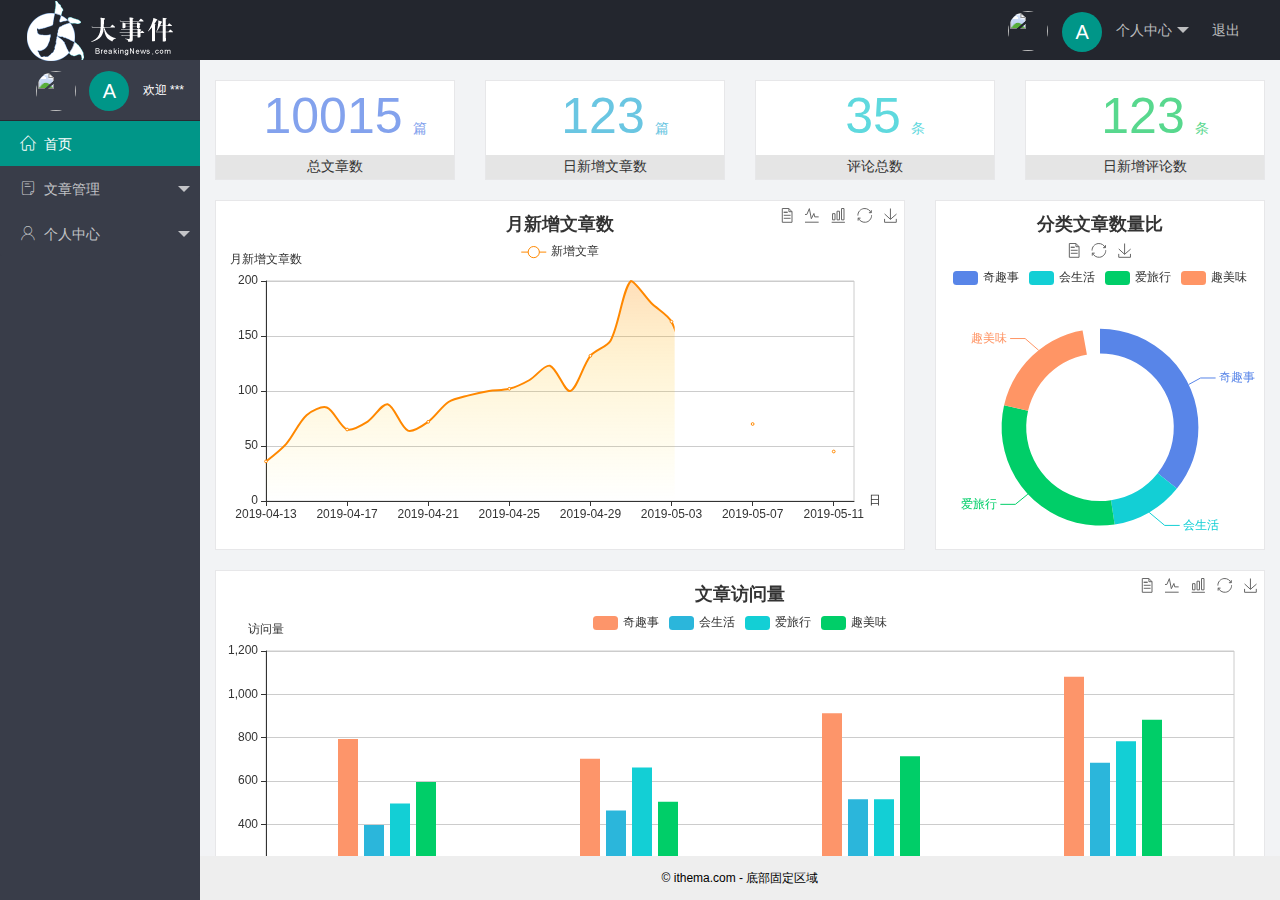
==== index.html @ 178a962e "完成了index.html页面" ====
<!DOCTYPE html>
<html lang="en">

<head>
    <meta charset="UTF-8" />
    <meta name="viewport" content="width=device-width, initial-scale=1.0" />
    <title>后台主页</title>
    <!-- 导入 layui 的样式表 -->
    <link rel="stylesheet" href="/assets/lib/layui/css/layui.css" />
    <link rel="stylesheet" href="assets/fonts/iconfont.css">
    <link rel="stylesheet" href="assets/css/index.css">
</head>

<body class="layui-layout-body">
    <div class="layui-layout layui-layout-admin">
        <div class="layui-header">
            <div class="layui-logo">
                <img src="/assets/images/logo.png" alt="" />
            </div>
            <!-- 头部区域（可配合layui已有的水平导航） -->
            <ul class="layui-nav layui-layout-right">
                <li class="layui-nav-item">
                    <a href="javascript:;">
                        <img src="http://t.cn/RCzsdCq" class="layui-nav-img" />
                        <span class="text-avatar">A</span>
                        个人中心
                    </a>
                    <dl class="layui-nav-child">
                        <dd><a href="">基本资料</a></dd>
                        <dd><a href="">更换头像</a></dd>
                        <dd><a href=""> 重置密码</a></dd>
                    </dl>
                </li>
                <li class="layui-nav-item">
                    <a href="" id="btnLogout">退出</a>
                </li>
            </ul>
        </div>

        <div class="layui-side layui-bg-black">
            <div class="layui-side-scroll">
                <!-- 左侧导航区域（可配合layui已有的垂直导航） -->
                <div class="userinfo">
                    <li class="layui-nav-item">
                        <a href="javascript:;">
                            <img src="http://t.cn/RCzsdCq" class="layui-nav-img" />
                            <span class="text-avatar">A</span>
                            <span id="welcome" style="color: #fff;">欢迎 ***</span>
                        </a>
                    </li>
                </div>
                <ul class="layui-nav layui-nav-tree" lay-filter="test" lay-shrink="all">

                    <li class="layui-nav-item layui-this">
                        <a href="home/dashboard.html" target="fm"><span class="iconfont icon-home"></span>首页</a>
                    </li>

                    <li class="layui-nav-item ">
                        <a class="" href="javascript:;"><span class="iconfont icon-16"></span>文章管理</a>
                        <dl class="layui-nav-child">
                            <dd><a href="javascript:;"> <i class="layui-icon layui-icon-app"></i>文章列表</a></dd>
                            <dd><a href="javascript:;"> <i class="layui-icon layui-icon-app"></i>文章类别</a></dd>
                            <dd><a href="javascript:;"> <i class="layui-icon layui-icon-app"></i>发布文章</a></dd>
                        </dl>
                    </li>
                    <li class="layui-nav-item">
                        <a href="javascript:;"><span class="iconfont icon-user"></span>个人中心</a>
                        <dl class="layui-nav-child">
                            <dd><a href="javascript:;"> <i class="layui-icon layui-icon-app"></i>基本资料</a></dd>
                            <dd><a href="javascript:;"> <i class="layui-icon layui-icon-app"></i>更换头像</a></dd>
                            <dd><a href="javascript:;"> <i class="layui-icon layui-icon-app"></i>重置密码</a></dd>
                        </dl>
                    </li>

                </ul>
            </div>
        </div>

        <div class="layui-body" style="overflow:hidden">
            <!-- 内容主体区域 -->
            <iframe name="fm" src="home/dashboard.html" frameborder="0" style="  width: 100%;height: 100%;"></iframe>
        </div>

        <div class="layui-footer">
            <!-- 底部固定区域 -->
            © ithema.com - 底部固定区域
        </div>
    </div>
    <script src="assets/lib/jquery.js"></script>
    <!-- 导入baseAPI.js -->
    <script src="assets/js/baseAPI.js"></script>
    <!-- 导入 layui 的JS文件 -->
    <script src="/assets/lib/layui/layui.all.js"></script>
    <!-- 导入自己的js文件 -->
    <script src="assets/js/index.js"></script>
</body>

</html>
---- assets/lib/layui/css/layui.css ----
/** layui-v2.5.5 MIT License By https://www.layui.com */
 .layui-inline,img{display:inline-block;vertical-align:middle}h1,h2,h3,h4,h5,h6{font-weight:400}.layui-edge,.layui-header,.layui-inline,.layui-main{position:relative}.layui-body,.layui-edge,.layui-elip{overflow:hidden}.layui-btn,.layui-edge,.layui-inline,img{vertical-align:middle}.layui-btn,.layui-disabled,.layui-icon,.layui-unselect{-moz-user-select:none;-webkit-user-select:none;-ms-user-select:none}.layui-elip,.layui-form-checkbox span,.layui-form-pane .layui-form-label{text-overflow:ellipsis;white-space:nowrap}.layui-breadcrumb,.layui-tree-btnGroup{visibility:hidden}blockquote,body,button,dd,div,dl,dt,form,h1,h2,h3,h4,h5,h6,input,li,ol,p,pre,td,textarea,th,ul{margin:0;padding:0;-webkit-tap-highlight-color:rgba(0,0,0,0)}a:active,a:hover{outline:0}img{border:none}li{list-style:none}table{border-collapse:collapse;border-spacing:0}h4,h5,h6{font-size:100%}button,input,optgroup,option,select,textarea{font-family:inherit;font-size:inherit;font-style:inherit;font-weight:inherit;outline:0}pre{white-space:pre-wrap;white-space:-moz-pre-wrap;white-space:-pre-wrap;white-space:-o-pre-wrap;word-wrap:break-word}body{line-height:24px;font:14px Helvetica Neue,Helvetica,PingFang SC,Tahoma,Arial,sans-serif}hr{height:1px;margin:10px 0;border:0;clear:both}a{color:#333;text-decoration:none}a:hover{color:#777}a cite{font-style:normal;*cursor:pointer}.layui-border-box,.layui-border-box *{box-sizing:border-box}.layui-box,.layui-box *{box-sizing:content-box}.layui-clear{clear:both;*zoom:1}.layui-clear:after{content:'\20';clear:both;*zoom:1;display:block;height:0}.layui-inline{*display:inline;*zoom:1}.layui-edge{display:inline-block;width:0;height:0;border-width:6px;border-style:dashed;border-color:transparent}.layui-edge-top{top:-4px;border-bottom-color:#999;border-bottom-style:solid}.layui-edge-right{border-left-color:#999;border-left-style:solid}.layui-edge-bottom{top:2px;border-top-color:#999;border-top-style:solid}.layui-edge-left{border-right-color:#999;border-right-style:solid}.layui-disabled,.layui-disabled:hover{color:#d2d2d2!important;cursor:not-allowed!important}.layui-circle{border-radius:100%}.layui-show{display:block!important}.layui-hide{display:none!important}@font-face{font-family:layui-icon;src:url(../font/iconfont.eot?v=250);src:url(../font/iconfont.eot?v=250#iefix) format('embedded-opentype'),url(../font/iconfont.woff2?v=250) format('woff2'),url(../font/iconfont.woff?v=250) format('woff'),url(../font/iconfont.ttf?v=250) format('truetype'),url(../font/iconfont.svg?v=250#layui-icon) format('svg')}.layui-icon{font-family:layui-icon!important;font-size:16px;font-style:normal;-webkit-font-smoothing:antialiased;-moz-osx-font-smoothing:grayscale}.layui-icon-reply-fill:before{content:"\e611"}.layui-icon-set-fill:before{content:"\e614"}.layui-icon-menu-fill:before{content:"\e60f"}.layui-icon-search:before{content:"\e615"}.layui-icon-share:before{content:"\e641"}.layui-icon-set-sm:before{content:"\e620"}.layui-icon-engine:before{content:"\e628"}.layui-icon-close:before{content:"\1006"}.layui-icon-close-fill:before{content:"\1007"}.layui-icon-chart-screen:before{content:"\e629"}.layui-icon-star:before{content:"\e600"}.layui-icon-circle-dot:before{content:"\e617"}.layui-icon-chat:before{content:"\e606"}.layui-icon-release:before{content:"\e609"}.layui-icon-list:before{content:"\e60a"}.layui-icon-chart:before{content:"\e62c"}.layui-icon-ok-circle:before{content:"\1005"}.layui-icon-layim-theme:before{content:"\e61b"}.layui-icon-table:before{content:"\e62d"}.layui-icon-right:before{content:"\e602"}.layui-icon-left:before{content:"\e603"}.layui-icon-cart-simple:before{content:"\e698"}.layui-icon-face-cry:before{content:"\e69c"}.layui-icon-face-smile:before{content:"\e6af"}.layui-icon-survey:before{content:"\e6b2"}.layui-icon-tree:before{content:"\e62e"}.layui-icon-upload-circle:before{content:"\e62f"}.layui-icon-add-circle:before{content:"\e61f"}.layui-icon-download-circle:before{content:"\e601"}.layui-icon-templeate-1:before{content:"\e630"}.layui-icon-util:before{content:"\e631"}.layui-icon-face-surprised:before{content:"\e664"}.layui-icon-edit:before{content:"\e642"}.layui-icon-speaker:before{content:"\e645"}.layui-icon-down:before{content:"\e61a"}.layui-icon-file:before{content:"\e621"}.layui-icon-layouts:before{content:"\e632"}.layui-icon-rate-half:before{content:"\e6c9"}.layui-icon-add-circle-fine:before{content:"\e608"}.layui-icon-prev-circle:before{content:"\e633"}.layui-icon-read:before{content:"\e705"}.layui-icon-404:before{content:"\e61c"}.layui-icon-carousel:before{content:"\e634"}.layui-icon-help:before{content:"\e607"}.layui-icon-code-circle:before{content:"\e635"}.layui-icon-water:before{content:"\e636"}.layui-icon-username:before{content:"\e66f"}.layui-icon-find-fill:before{content:"\e670"}.layui-icon-about:before{content:"\e60b"}.layui-icon-location:before{content:"\e715"}.layui-icon-up:before{content:"\e619"}.layui-icon-pause:before{content:"\e651"}.layui-icon-date:before{content:"\e637"}.layui-icon-layim-uploadfile:before{content:"\e61d"}.layui-icon-delete:before{content:"\e640"}.layui-icon-play:before{content:"\e652"}.layui-icon-top:before{content:"\e604"}.layui-icon-friends:before{content:"\e612"}.layui-icon-refresh-3:before{content:"\e9aa"}.layui-icon-ok:before{content:"\e605"}.layui-icon-layer:before{content:"\e638"}.layui-icon-face-smile-fine:before{content:"\e60c"}.layui-icon-dollar:before{content:"\e659"}.layui-icon-group:before{content:"\e613"}.layui-icon-layim-download:before{content:"\e61e"}.layui-icon-picture-fine:before{content:"\e60d"}.layui-icon-link:before{content:"\e64c"}.layui-icon-diamond:before{content:"\e735"}.layui-icon-log:before{content:"\e60e"}.layui-icon-rate-solid:before{content:"\e67a"}.layui-icon-fonts-del:before{content:"\e64f"}.layui-icon-unlink:before{content:"\e64d"}.layui-icon-fonts-clear:before{content:"\e639"}.layui-icon-triangle-r:before{content:"\e623"}.layui-icon-circle:before{content:"\e63f"}.layui-icon-radio:before{content:"\e643"}.layui-icon-align-center:before{content:"\e647"}.layui-icon-align-right:before{content:"\e648"}.layui-icon-align-left:before{content:"\e649"}.layui-icon-loading-1:before{content:"\e63e"}.layui-icon-return:before{content:"\e65c"}.layui-icon-fonts-strong:before{content:"\e62b"}.layui-icon-upload:before{content:"\e67c"}.layui-icon-dialogue:before{content:"\e63a"}.layui-icon-video:before{content:"\e6ed"}.layui-icon-headset:before{content:"\e6fc"}.layui-icon-cellphone-fine:before{content:"\e63b"}.layui-icon-add-1:before{content:"\e654"}.layui-icon-face-smile-b:before{content:"\e650"}.layui-icon-fonts-html:before{content:"\e64b"}.layui-icon-form:before{content:"\e63c"}.layui-icon-cart:before{content:"\e657"}.layui-icon-camera-fill:before{content:"\e65d"}.layui-icon-tabs:before{content:"\e62a"}.layui-icon-fonts-code:before{content:"\e64e"}.layui-icon-fire:before{content:"\e756"}.layui-icon-set:before{content:"\e716"}.layui-icon-fonts-u:before{content:"\e646"}.layui-icon-triangle-d:before{content:"\e625"}.layui-icon-tips:before{content:"\e702"}.layui-icon-picture:before{content:"\e64a"}.layui-icon-more-vertical:before{content:"\e671"}.layui-icon-flag:before{content:"\e66c"}.layui-icon-loading:before{content:"\e63d"}.layui-icon-fonts-i:before{content:"\e644"}.layui-icon-refresh-1:before{content:"\e666"}.layui-icon-rmb:before{content:"\e65e"}.layui-icon-home:before{content:"\e68e"}.layui-icon-user:before{content:"\e770"}.layui-icon-notice:before{content:"\e667"}.layui-icon-login-weibo:before{content:"\e675"}.layui-icon-voice:before{content:"\e688"}.layui-icon-upload-drag:before{content:"\e681"}.layui-icon-login-qq:before{content:"\e676"}.layui-icon-snowflake:before{content:"\e6b1"}.layui-icon-file-b:before{content:"\e655"}.layui-icon-template:before{content:"\e663"}.layui-icon-auz:before{content:"\e672"}.layui-icon-console:before{content:"\e665"}.layui-icon-app:before{content:"\e653"}.layui-icon-prev:before{content:"\e65a"}.layui-icon-website:before{content:"\e7ae"}.layui-icon-next:before{content:"\e65b"}.layui-icon-component:before{content:"\e857"}.layui-icon-more:before{content:"\e65f"}.layui-icon-login-wechat:before{content:"\e677"}.layui-icon-shrink-right:before{content:"\e668"}.layui-icon-spread-left:before{content:"\e66b"}.layui-icon-camera:before{content:"\e660"}.layui-icon-note:before{content:"\e66e"}.layui-icon-refresh:before{content:"\e669"}.layui-icon-female:before{content:"\e661"}.layui-icon-male:before{content:"\e662"}.layui-icon-password:before{content:"\e673"}.layui-icon-senior:before{content:"\e674"}.layui-icon-theme:before{content:"\e66a"}.layui-icon-tread:before{content:"\e6c5"}.layui-icon-praise:before{content:"\e6c6"}.layui-icon-star-fill:before{content:"\e658"}.layui-icon-rate:before{content:"\e67b"}.layui-icon-template-1:before{content:"\e656"}.layui-icon-vercode:before{content:"\e679"}.layui-icon-cellphone:before{content:"\e678"}.layui-icon-screen-full:before{content:"\e622"}.layui-icon-screen-restore:before{content:"\e758"}.layui-icon-cols:before{content:"\e610"}.layui-icon-export:before{content:"\e67d"}.layui-icon-print:before{content:"\e66d"}.layui-icon-slider:before{content:"\e714"}.layui-icon-addition:before{content:"\e624"}.layui-icon-subtraction:before{content:"\e67e"}.layui-icon-service:before{content:"\e626"}.layui-icon-transfer:before{content:"\e691"}.layui-main{width:1140px;margin:0 auto}.layui-header{z-index:1000;height:60px}.layui-header a:hover{transition:all .5s;-webkit-transition:all .5s}.layui-side{position:fixed;left:0;top:0;bottom:0;z-index:999;width:200px;overflow-x:hidden}.layui-side-scroll{position:relative;width:220px;height:100%;overflow-x:hidden}.layui-body{position:absolute;left:200px;right:0;top:0;bottom:0;z-index:998;width:auto;overflow-y:auto;box-sizing:border-box}.layui-layout-body{overflow:hidden}.layui-layout-admin .layui-header{background-color:#23262E}.layui-layout-admin .layui-side{top:60px;width:200px;overflow-x:hidden}.layui-layout-admin .layui-body{position:fixed;top:60px;bottom:44px}.layui-layout-admin .layui-main{width:auto;margin:0 15px}.layui-layout-admin .layui-footer{position:fixed;left:200px;right:0;bottom:0;height:44px;line-height:44px;padding:0 15px;background-color:#eee}.layui-layout-admin .layui-logo{position:absolute;left:0;top:0;width:200px;height:100%;line-height:60px;text-align:center;color:#009688;font-size:16px}.layui-layout-admin .layui-header .layui-nav{background:0 0}.layui-layout-left{position:absolute!important;left:200px;top:0}.layui-layout-right{position:absolute!important;right:0;top:0}.layui-container{position:relative;margin:0 auto;padding:0 15px;box-sizing:border-box}.layui-fluid{position:relative;margin:0 auto;padding:0 15px}.layui-row:after,.layui-row:before{content:'';display:block;clear:both}.layui-col-lg1,.layui-col-lg10,.layui-col-lg11,.layui-col-lg12,.layui-col-lg2,.layui-col-lg3,.layui-col-lg4,.layui-col-lg5,.layui-col-lg6,.layui-col-lg7,.layui-col-lg8,.layui-col-lg9,.layui-col-md1,.layui-col-md10,.layui-col-md11,.layui-col-md12,.layui-col-md2,.layui-col-md3,.layui-col-md4,.layui-col-md5,.layui-col-md6,.layui-col-md7,.layui-col-md8,.layui-col-md9,.layui-col-sm1,.layui-col-sm10,.layui-col-sm11,.layui-col-sm12,.layui-col-sm2,.layui-col-sm3,.layui-col-sm4,.layui-col-sm5,.layui-col-sm6,.layui-col-sm7,.layui-col-sm8,.layui-col-sm9,.layui-col-xs1,.layui-col-xs10,.layui-col-xs11,.layui-col-xs12,.layui-col-xs2,.layui-col-xs3,.layui-col-xs4,.layui-col-xs5,.layui-col-xs6,.layui-col-xs7,.layui-col-xs8,.layui-col-xs9{position:relative;display:block;box-sizing:border-box}.layui-col-xs1,.layui-col-xs10,.layui-col-xs11,.layui-col-xs12,.layui-col-xs2,.layui-col-xs3,.layui-col-xs4,.layui-col-xs5,.layui-col-xs6,.layui-col-xs7,.layui-col-xs8,.layui-col-xs9{float:left}.layui-col-xs1{width:8.33333333%}.layui-col-xs2{width:16.66666667%}.layui-col-xs3{width:25%}.layui-col-xs4{width:33.33333333%}.layui-col-xs5{width:41.66666667%}.layui-col-xs6{width:50%}.layui-col-xs7{width:58.33333333%}.layui-col-xs8{width:66.66666667%}.layui-col-xs9{width:75%}.layui-col-xs10{width:83.33333333%}.layui-col-xs11{width:91.66666667%}.layui-col-xs12{width:100%}.layui-col-xs-offset1{margin-left:8.33333333%}.layui-col-xs-offset2{margin-left:16.66666667%}.layui-col-xs-offset3{margin-left:25%}.layui-col-xs-offset4{margin-left:33.33333333%}.layui-col-xs-offset5{margin-left:41.66666667%}.layui-col-xs-offset6{margin-left:50%}.layui-col-xs-offset7{margin-left:58.33333333%}.layui-col-xs-offset8{margin-left:66.66666667%}.layui-col-xs-offset9{margin-left:75%}.layui-col-xs-offset10{margin-left:83.33333333%}.layui-col-xs-offset11{margin-left:91.66666667%}.layui-col-xs-offset12{margin-left:100%}@media screen and (max-width:768px){.layui-hide-xs{display:none!important}.layui-show-xs-block{display:block!important}.layui-show-xs-inline{display:inline!important}.layui-show-xs-inline-block{display:inline-block!important}}@media screen and (min-width:768px){.layui-container{width:750px}.layui-hide-sm{display:none!important}.layui-show-sm-block{display:block!important}.layui-show-sm-inline{display:inline!important}.layui-show-sm-inline-block{display:inline-block!important}.layui-col-sm1,.layui-col-sm10,.layui-col-sm11,.layui-col-sm12,.layui-col-sm2,.layui-col-sm3,.layui-col-sm4,.layui-col-sm5,.layui-col-sm6,.layui-col-sm7,.layui-col-sm8,.layui-col-sm9{float:left}.layui-col-sm1{width:8.33333333%}.layui-col-sm2{width:16.66666667%}.layui-col-sm3{width:25%}.layui-col-sm4{width:33.33333333%}.layui-col-sm5{width:41.66666667%}.layui-col-sm6{width:50%}.layui-col-sm7{width:58.33333333%}.layui-col-sm8{width:66.66666667%}.layui-col-sm9{width:75%}.layui-col-sm10{width:83.33333333%}.layui-col-sm11{width:91.66666667%}.layui-col-sm12{width:100%}.layui-col-sm-offset1{margin-left:8.33333333%}.layui-col-sm-offset2{margin-left:16.66666667%}.layui-col-sm-offset3{margin-left:25%}.layui-col-sm-offset4{margin-left:33.33333333%}.layui-col-sm-offset5{margin-left:41.66666667%}.layui-col-sm-offset6{margin-left:50%}.layui-col-sm-offset7{margin-left:58.33333333%}.layui-col-sm-offset8{margin-left:66.66666667%}.layui-col-sm-offset9{margin-left:75%}.layui-col-sm-offset10{margin-left:83.33333333%}.layui-col-sm-offset11{margin-left:91.66666667%}.layui-col-sm-offset12{margin-left:100%}}@media screen and (min-width:992px){.layui-container{width:970px}.layui-hide-md{display:none!important}.layui-show-md-block{display:block!important}.layui-show-md-inline{display:inline!important}.layui-show-md-inline-block{display:inline-block!important}.layui-col-md1,.layui-col-md10,.layui-col-md11,.layui-col-md12,.layui-col-md2,.layui-col-md3,.layui-col-md4,.layui-col-md5,.layui-col-md6,.layui-col-md7,.layui-col-md8,.layui-col-md9{float:left}.layui-col-md1{width:8.33333333%}.layui-col-md2{width:16.66666667%}.layui-col-md3{width:25%}.layui-col-md4{width:33.33333333%}.layui-col-md5{width:41.66666667%}.layui-col-md6{width:50%}.layui-col-md7{width:58.33333333%}.layui-col-md8{width:66.66666667%}.layui-col-md9{width:75%}.layui-col-md10{width:83.33333333%}.layui-col-md11{width:91.66666667%}.layui-col-md12{width:100%}.layui-col-md-offset1{margin-left:8.33333333%}.layui-col-md-offset2{margin-left:16.66666667%}.layui-col-md-offset3{margin-left:25%}.layui-col-md-offset4{margin-left:33.33333333%}.layui-col-md-offset5{margin-left:41.66666667%}.layui-col-md-offset6{margin-left:50%}.layui-col-md-offset7{margin-left:58.33333333%}.layui-col-md-offset8{margin-left:66.66666667%}.layui-col-md-offset9{margin-left:75%}.layui-col-md-offset10{margin-left:83.33333333%}.layui-col-md-offset11{margin-left:91.66666667%}.layui-col-md-offset12{margin-left:100%}}@media screen and (min-width:1200px){.layui-container{width:1170px}.layui-hide-lg{display:none!important}.layui-show-lg-block{display:block!important}.layui-show-lg-inline{display:inline!important}.layui-show-lg-inline-block{display:inline-block!important}.layui-col-lg1,.layui-col-lg10,.layui-col-lg11,.layui-col-lg12,.layui-col-lg2,.layui-col-lg3,.layui-col-lg4,.layui-col-lg5,.layui-col-lg6,.layui-col-lg7,.layui-col-lg8,.layui-col-lg9{float:left}.layui-col-lg1{width:8.33333333%}.layui-col-lg2{width:16.66666667%}.layui-col-lg3{width:25%}.layui-col-lg4{width:33.33333333%}.layui-col-lg5{width:41.66666667%}.layui-col-lg6{width:50%}.layui-col-lg7{width:58.33333333%}.layui-col-lg8{width:66.66666667%}.layui-col-lg9{width:75%}.layui-col-lg10{width:83.33333333%}.layui-col-lg11{width:91.66666667%}.layui-col-lg12{width:100%}.layui-col-lg-offset1{margin-left:8.33333333%}.layui-col-lg-offset2{margin-left:16.66666667%}.layui-col-lg-offset3{margin-left:25%}.layui-col-lg-offset4{margin-left:33.33333333%}.layui-col-lg-offset5{margin-left:41.66666667%}.layui-col-lg-offset6{margin-left:50%}.layui-col-lg-offset7{margin-left:58.33333333%}.layui-col-lg-offset8{margin-left:66.66666667%}.layui-col-lg-offset9{margin-left:75%}.layui-col-lg-offset10{margin-left:83.33333333%}.layui-col-lg-offset11{margin-left:91.66666667%}.layui-col-lg-offset12{margin-left:100%}}.layui-col-space1{margin:-.5px}.layui-col-space1>*{padding:.5px}.layui-col-space3{margin:-1.5px}.layui-col-space3>*{padding:1.5px}.layui-col-space5{margin:-2.5px}.layui-col-space5>*{padding:2.5px}.layui-col-space8{margin:-3.5px}.layui-col-space8>*{padding:3.5px}.layui-col-space10{margin:-5px}.layui-col-space10>*{padding:5px}.layui-col-space12{margin:-6px}.layui-col-space12>*{padding:6px}.layui-col-space15{margin:-7.5px}.layui-col-space15>*{padding:7.5px}.layui-col-space18{margin:-9px}.layui-col-space18>*{padding:9px}.layui-col-space20{margin:-10px}.layui-col-space20>*{padding:10px}.layui-col-space22{margin:-11px}.layui-col-space22>*{padding:11px}.layui-col-space25{margin:-12.5px}.layui-col-space25>*{padding:12.5px}.layui-col-space30{margin:-15px}.layui-col-space30>*{padding:15px}.layui-btn,.layui-input,.layui-select,.layui-textarea,.layui-upload-button{outline:0;-webkit-appearance:none;transition:all .3s;-webkit-transition:all .3s;box-sizing:border-box}.layui-elem-quote{margin-bottom:10px;padding:15px;line-height:22px;border-left:5px solid #009688;border-radius:0 2px 2px 0;background-color:#f2f2f2}.layui-quote-nm{border-style:solid;border-width:1px 1px 1px 5px;background:0 0}.layui-elem-field{margin-bottom:10px;padding:0;border-width:1px;border-style:solid}.layui-elem-field legend{margin-left:20px;padding:0 10px;font-size:20px;font-weight:300}.layui-field-title{margin:10px 0 20px;border-width:1px 0 0}.layui-field-box{padding:10px 15px}.layui-field-title .layui-field-box{padding:10px 0}.layui-progress{position:relative;height:6px;border-radius:20px;background-color:#e2e2e2}.layui-progress-bar{position:absolute;left:0;top:0;width:0;max-width:100%;height:6px;border-radius:20px;text-align:right;background-color:#5FB878;transition:all .3s;-webkit-transition:all .3s}.layui-progress-big,.layui-progress-big .layui-progress-bar{height:18px;line-height:18px}.layui-progress-text{position:relative;top:-20px;line-height:18px;font-size:12px;color:#666}.layui-progress-big .layui-progress-text{position:static;padding:0 10px;color:#fff}.layui-collapse{border-width:1px;border-style:solid;border-radius:2px}.layui-colla-content,.layui-colla-item{border-top-width:1px;border-top-style:solid}.layui-colla-item:first-child{border-top:none}.layui-colla-title{position:relative;height:42px;line-height:42px;padding:0 15px 0 35px;color:#333;background-color:#f2f2f2;cursor:pointer;font-size:14px;overflow:hidden}.layui-colla-content{display:none;padding:10px 15px;line-height:22px;color:#666}.layui-colla-icon{position:absolute;left:15px;top:0;font-size:14px}.layui-card{margin-bottom:15px;border-radius:2px;background-color:#fff;box-shadow:0 1px 2px 0 rgba(0,0,0,.05)}.layui-card:last-child{margin-bottom:0}.layui-card-header{position:relative;height:42px;line-height:42px;padding:0 15px;border-bottom:1px solid #f6f6f6;color:#333;border-radius:2px 2px 0 0;font-size:14px}.layui-bg-black,.layui-bg-blue,.layui-bg-cyan,.layui-bg-green,.layui-bg-orange,.layui-bg-red{color:#fff!important}.layui-card-body{position:relative;padding:10px 15px;line-height:24px}.layui-card-body[pad15]{padding:15px}.layui-card-body[pad20]{padding:20px}.layui-card-body .layui-table{margin:5px 0}.layui-card .layui-tab{margin:0}.layui-panel-window{position:relative;padding:15px;border-radius:0;border-top:5px solid #E6E6E6;background-color:#fff}.layui-auxiliar-moving{position:fixed;left:0;right:0;top:0;bottom:0;width:100%;height:100%;background:0 0;z-index:9999999999}.layui-form-label,.layui-form-mid,.layui-form-select,.layui-input-block,.layui-input-inline,.layui-textarea{position:relative}.layui-bg-red{background-color:#FF5722!important}.layui-bg-orange{background-color:#FFB800!important}.layui-bg-green{background-color:#009688!important}.layui-bg-cyan{background-color:#2F4056!important}.layui-bg-blue{background-color:#1E9FFF!important}.layui-bg-black{background-color:#393D49!important}.layui-bg-gray{background-color:#eee!important;color:#666!important}.layui-badge-rim,.layui-colla-content,.layui-colla-item,.layui-collapse,.layui-elem-field,.layui-form-pane .layui-form-item[pane],.layui-form-pane .layui-form-label,.layui-input,.layui-layedit,.layui-layedit-tool,.layui-quote-nm,.layui-select,.layui-tab-bar,.layui-tab-card,.layui-tab-title,.layui-tab-title .layui-this:after,.layui-textarea{border-color:#e6e6e6}.layui-timeline-item:before,hr{background-color:#e6e6e6}.layui-text{line-height:22px;font-size:14px;color:#666}.layui-text h1,.layui-text h2,.layui-text h3{font-weight:500;color:#333}.layui-text h1{font-size:30px}.layui-text h2{font-size:24px}.layui-text h3{font-size:18px}.layui-text a:not(.layui-btn){color:#01AAED}.layui-text a:not(.layui-btn):hover{text-decoration:underline}.layui-text ul{padding:5px 0 5px 15px}.layui-text ul li{margin-top:5px;list-style-type:disc}.layui-text em,.layui-word-aux{color:#999!important;padding:0 5px!important}.layui-btn{display:inline-block;height:38px;line-height:38px;padding:0 18px;background-color:#009688;color:#fff;white-space:nowrap;text-align:center;font-size:14px;border:none;border-radius:2px;cursor:pointer}.layui-btn:hover{opacity:.8;filter:alpha(opacity=80);color:#fff}.layui-btn:active{opacity:1;filter:alpha(opacity=100)}.layui-btn+.layui-btn{margin-left:10px}.layui-btn-container{font-size:0}.layui-btn-container .layui-btn{margin-right:10px;margin-bottom:10px}.layui-btn-container .layui-btn+.layui-btn{margin-left:0}.layui-table .layui-btn-container .layui-btn{margin-bottom:9px}.layui-btn-radius{border-radius:100px}.layui-btn .layui-icon{margin-right:3px;font-size:18px;vertical-align:bottom;vertical-align:middle\9}.layui-btn-primary{border:1px solid #C9C9C9;background-color:#fff;color:#555}.layui-btn-primary:hover{border-color:#009688;color:#333}.layui-btn-normal{background-color:#1E9FFF}.layui-btn-warm{background-color:#FFB800}.layui-btn-danger{background-color:#FF5722}.layui-btn-checked{background-color:#5FB878}.layui-btn-disabled,.layui-btn-disabled:active,.layui-btn-disabled:hover{border:1px solid #e6e6e6;background-color:#FBFBFB;color:#C9C9C9;cursor:not-allowed;opacity:1}.layui-btn-lg{height:44px;line-height:44px;padding:0 25px;font-size:16px}.layui-btn-sm{height:30px;line-height:30px;padding:0 10px;font-size:12px}.layui-btn-sm i{font-size:16px!important}.layui-btn-xs{height:22px;line-height:22px;padding:0 5px;font-size:12px}.layui-btn-xs i{font-size:14px!important}.layui-btn-group{display:inline-block;vertical-align:middle;font-size:0}.layui-btn-group .layui-btn{margin-left:0!important;margin-right:0!important;border-left:1px solid rgba(255,255,255,.5);border-radius:0}.layui-btn-group .layui-btn-primary{border-left:none}.layui-btn-group .layui-btn-primary:hover{border-color:#C9C9C9;color:#009688}.layui-btn-group .layui-btn:first-child{border-left:none;border-radius:2px 0 0 2px}.layui-btn-group .layui-btn-primary:first-child{border-left:1px solid #c9c9c9}.layui-btn-group .layui-btn:last-child{border-radius:0 2px 2px 0}.layui-btn-group .layui-btn+.layui-btn{margin-left:0}.layui-btn-group+.layui-btn-group{margin-left:10px}.layui-btn-fluid{width:100%}.layui-input,.layui-select,.layui-textarea{height:38px;line-height:1.3;line-height:38px\9;border-width:1px;border-style:solid;background-color:#fff;border-radius:2px}.layui-input::-webkit-input-placeholder,.layui-select::-webkit-input-placeholder,.layui-textarea::-webkit-input-placeholder{line-height:1.3}.layui-input,.layui-textarea{display:block;width:100%;padding-left:10px}.layui-input:hover,.layui-textarea:hover{border-color:#D2D2D2!important}.layui-input:focus,.layui-textarea:focus{border-color:#C9C9C9!important}.layui-textarea{min-height:100px;height:auto;line-height:20px;padding:6px 10px;resize:vertical}.layui-select{padding:0 10px}.layui-form input[type=checkbox],.layui-form input[type=radio],.layui-form select{display:none}.layui-form [lay-ignore]{display:initial}.layui-form-item{margin-bottom:15px;clear:both;*zoom:1}.layui-form-item:after{content:'\20';clear:both;*zoom:1;display:block;height:0}.layui-form-label{float:left;display:block;padding:9px 15px;width:80px;font-weight:400;line-height:20px;text-align:right}.layui-form-label-col{display:block;float:none;padding:9px 0;line-height:20px;text-align:left}.layui-form-item .layui-inline{margin-bottom:5px;margin-right:10px}.layui-input-block{margin-left:110px;min-height:36px}.layui-input-inline{display:inline-block;vertical-align:middle}.layui-form-item .layui-input-inline{float:left;width:190px;margin-right:10px}.layui-form-text .layui-input-inline{width:auto}.layui-form-mid{float:left;display:block;padding:9px 0!important;line-height:20px;margin-right:10px}.layui-form-danger+.layui-form-select .layui-input,.layui-form-danger:focus{border-color:#FF5722!important}.layui-form-select .layui-input{padding-right:30px;cursor:pointer}.layui-form-select .layui-edge{position:absolute;right:10px;top:50%;margin-top:-3px;cursor:pointer;border-width:6px;border-top-color:#c2c2c2;border-top-style:solid;transition:all .3s;-webkit-transition:all .3s}.layui-form-select dl{display:none;position:absolute;left:0;top:42px;padding:5px 0;z-index:899;min-width:100%;border:1px solid #d2d2d2;max-height:300px;overflow-y:auto;background-color:#fff;border-radius:2px;box-shadow:0 2px 4px rgba(0,0,0,.12);box-sizing:border-box}.layui-form-select dl dd,.layui-form-select dl dt{padding:0 10px;line-height:36px;white-space:nowrap;overflow:hidden;text-overflow:ellipsis}.layui-form-select dl dt{font-size:12px;color:#999}.layui-form-select dl dd{cursor:pointer}.layui-form-select dl dd:hover{background-color:#f2f2f2;-webkit-transition:.5s all;transition:.5s all}.layui-form-select .layui-select-group dd{padding-left:20px}.layui-form-select dl dd.layui-select-tips{padding-left:10px!important;color:#999}.layui-form-select dl dd.layui-this{background-color:#5FB878;color:#fff}.layui-form-checkbox,.layui-form-select dl dd.layui-disabled{background-color:#fff}.layui-form-selected dl{display:block}.layui-form-checkbox,.layui-form-checkbox *,.layui-form-switch{display:inline-block;vertical-align:middle}.layui-form-selected .layui-edge{margin-top:-9px;-webkit-transform:rotate(180deg);transform:rotate(180deg);margin-top:-3px\9}:root .layui-form-selected .layui-edge{margin-top:-9px\0/IE9}.layui-form-selectup dl{top:auto;bottom:42px}.layui-select-none{margin:5px 0;text-align:center;color:#999}.layui-select-disabled .layui-disabled{border-color:#eee!important}.layui-select-disabled .layui-edge{border-top-color:#d2d2d2}.layui-form-checkbox{position:relative;height:30px;line-height:30px;margin-right:10px;padding-right:30px;cursor:pointer;font-size:0;-webkit-transition:.1s linear;transition:.1s linear;box-sizing:border-box}.layui-form-checkbox span{padding:0 10px;height:100%;font-size:14px;border-radius:2px 0 0 2px;background-color:#d2d2d2;color:#fff;overflow:hidden}.layui-form-checkbox:hover span{background-color:#c2c2c2}.layui-form-checkbox i{position:absolute;right:0;top:0;width:30px;height:28px;border:1px solid #d2d2d2;border-left:none;border-radius:0 2px 2px 0;color:#fff;font-size:20px;text-align:center}.layui-form-checkbox:hover i{border-color:#c2c2c2;color:#c2c2c2}.layui-form-checked,.layui-form-checked:hover{border-color:#5FB878}.layui-form-checked span,.layui-form-checked:hover span{background-color:#5FB878}.layui-form-checked i,.layui-form-checked:hover i{color:#5FB878}.layui-form-item .layui-form-checkbox{margin-top:4px}.layui-form-checkbox[lay-skin=primary]{height:auto!important;line-height:normal!important;min-width:18px;min-height:18px;border:none!important;margin-right:0;padding-left:28px;padding-right:0;background:0 0}.layui-form-checkbox[lay-skin=primary] span{padding-left:0;padding-right:15px;line-height:18px;background:0 0;color:#666}.layui-form-checkbox[lay-skin=primary] i{right:auto;left:0;width:16px;height:16px;line-height:16px;border:1px solid #d2d2d2;font-size:12px;border-radius:2px;background-color:#fff;-webkit-transition:.1s linear;transition:.1s linear}.layui-form-checkbox[lay-skin=primary]:hover i{border-color:#5FB878;color:#fff}.layui-form-checked[lay-skin=primary] i{border-color:#5FB878!important;background-color:#5FB878;color:#fff}.layui-checkbox-disbaled[lay-skin=primary] span{background:0 0!important;color:#c2c2c2}.layui-checkbox-disbaled[lay-skin=primary]:hover i{border-color:#d2d2d2}.layui-form-item .layui-form-checkbox[lay-skin=primary]{margin-top:10px}.layui-form-switch{position:relative;height:22px;line-height:22px;min-width:35px;padding:0 5px;margin-top:8px;border:1px solid #d2d2d2;border-radius:20px;cursor:pointer;background-color:#fff;-webkit-transition:.1s linear;transition:.1s linear}.layui-form-switch i{position:absolute;left:5px;top:3px;width:16px;height:16px;border-radius:20px;background-color:#d2d2d2;-webkit-transition:.1s linear;transition:.1s linear}.layui-form-switch em{position:relative;top:0;width:25px;margin-left:21px;padding:0!important;text-align:center!important;color:#999!important;font-style:normal!important;font-size:12px}.layui-form-onswitch{border-color:#5FB878;background-color:#5FB878}.layui-checkbox-disbaled,.layui-checkbox-disbaled i{border-color:#e2e2e2!important}.layui-form-onswitch i{left:100%;margin-left:-21px;background-color:#fff}.layui-form-onswitch em{margin-left:5px;margin-right:21px;color:#fff!important}.layui-checkbox-disbaled span{background-color:#e2e2e2!important}.layui-checkbox-disbaled:hover i{color:#fff!important}[lay-radio]{display:none}.layui-form-radio,.layui-form-radio *{display:inline-block;vertical-align:middle}.layui-form-radio{line-height:28px;margin:6px 10px 0 0;padding-right:10px;cursor:pointer;font-size:0}.layui-form-radio *{font-size:14px}.layui-form-radio>i{margin-right:8px;font-size:22px;color:#c2c2c2}.layui-form-radio>i:hover,.layui-form-radioed>i{color:#5FB878}.layui-radio-disbaled>i{color:#e2e2e2!important}.layui-form-pane .layui-form-label{width:110px;padding:8px 15px;height:38px;line-height:20px;border-width:1px;border-style:solid;border-radius:2px 0 0 2px;text-align:center;background-color:#FBFBFB;overflow:hidden;box-sizing:border-box}.layui-form-pane .layui-input-inline{margin-left:-1px}.layui-form-pane .layui-input-block{margin-left:110px;left:-1px}.layui-form-pane .layui-input{border-radius:0 2px 2px 0}.layui-form-pane .layui-form-text .layui-form-label{float:none;width:100%;border-radius:2px;box-sizing:border-box;text-align:left}.layui-form-pane .layui-form-text .layui-input-inline{display:block;margin:0;top:-1px;clear:both}.layui-form-pane .layui-form-text .layui-input-block{margin:0;left:0;top:-1px}.layui-form-pane .layui-form-text .layui-textarea{min-height:100px;border-radius:0 0 2px 2px}.layui-form-pane .layui-form-checkbox{margin:4px 0 4px 10px}.layui-form-pane .layui-form-radio,.layui-form-pane .layui-form-switch{margin-top:6px;margin-left:10px}.layui-form-pane .layui-form-item[pane]{position:relative;border-width:1px;border-style:solid}.layui-form-pane .layui-form-item[pane] .layui-form-label{position:absolute;left:0;top:0;height:100%;border-width:0 1px 0 0}.layui-form-pane .layui-form-item[pane] .layui-input-inline{margin-left:110px}@media screen and (max-width:450px){.layui-form-item .layui-form-label{text-overflow:ellipsis;overflow:hidden;white-space:nowrap}.layui-form-item .layui-inline{display:block;margin-right:0;margin-bottom:20px;clear:both}.layui-form-item .layui-inline:after{content:'\20';clear:both;display:block;height:0}.layui-form-item .layui-input-inline{display:block;float:none;left:-3px;width:auto;margin:0 0 10px 112px}.layui-form-item .layui-input-inline+.layui-form-mid{margin-left:110px;top:-5px;padding:0}.layui-form-item .layui-form-checkbox{margin-right:5px;margin-bottom:5px}}.layui-layedit{border-width:1px;border-style:solid;border-radius:2px}.layui-layedit-tool{padding:3px 5px;border-bottom-width:1px;border-bottom-style:solid;font-size:0}.layedit-tool-fixed{position:fixed;top:0;border-top:1px solid #e2e2e2}.layui-layedit-tool .layedit-tool-mid,.layui-layedit-tool .layui-icon{display:inline-block;vertical-align:middle;text-align:center;font-size:14px}.layui-layedit-tool .layui-icon{position:relative;width:32px;height:30px;line-height:30px;margin:3px 5px;color:#777;cursor:pointer;border-radius:2px}.layui-layedit-tool .layui-icon:hover{color:#393D49}.layui-layedit-tool .layui-icon:active{color:#000}.layui-layedit-tool .layedit-tool-active{background-color:#e2e2e2;color:#000}.layui-layedit-tool .layui-disabled,.layui-layedit-tool .layui-disabled:hover{color:#d2d2d2;cursor:not-allowed}.layui-layedit-tool .layedit-tool-mid{width:1px;height:18px;margin:0 10px;background-color:#d2d2d2}.layedit-tool-html{width:50px!important;font-size:30px!important}.layedit-tool-b,.layedit-tool-code,.layedit-tool-help{font-size:16px!important}.layedit-tool-d,.layedit-tool-face,.layedit-tool-image,.layedit-tool-unlink{font-size:18px!important}.layedit-tool-image input{position:absolute;font-size:0;left:0;top:0;width:100%;height:100%;opacity:.01;filter:Alpha(opacity=1);cursor:pointer}.layui-layedit-iframe iframe{display:block;width:100%}#LAY_layedit_code{overflow:hidden}.layui-laypage{display:inline-block;*display:inline;*zoom:1;vertical-align:middle;margin:10px 0;font-size:0}.layui-laypage>a:first-child,.layui-laypage>a:first-child em{border-radius:2px 0 0 2px}.layui-laypage>a:last-child,.layui-laypage>a:last-child em{border-radius:0 2px 2px 0}.layui-laypage>:first-child{margin-left:0!important}.layui-laypage>:last-child{margin-right:0!important}.layui-laypage a,.layui-laypage button,.layui-laypage input,.layui-laypage select,.layui-laypage span{border:1px solid #e2e2e2}.layui-laypage a,.layui-laypage span{display:inline-block;*display:inline;*zoom:1;vertical-align:middle;padding:0 15px;height:28px;line-height:28px;margin:0 -1px 5px 0;background-color:#fff;color:#333;font-size:12px}.layui-flow-more a *,.layui-laypage input,.layui-table-view select[lay-ignore]{display:inline-block}.layui-laypage a:hover{color:#009688}.layui-laypage em{font-style:normal}.layui-laypage .layui-laypage-spr{color:#999;font-weight:700}.layui-laypage a{text-decoration:none}.layui-laypage .layui-laypage-curr{position:relative}.layui-laypage .layui-laypage-curr em{position:relative;color:#fff}.layui-laypage .layui-laypage-curr .layui-laypage-em{position:absolute;left:-1px;top:-1px;padding:1px;width:100%;height:100%;background-color:#009688}.layui-laypage-em{border-radius:2px}.layui-laypage-next em,.layui-laypage-prev em{font-family:Sim sun;font-size:16px}.layui-laypage .layui-laypage-count,.layui-laypage .layui-laypage-limits,.layui-laypage .layui-laypage-refresh,.layui-laypage .layui-laypage-skip{margin-left:10px;margin-right:10px;padding:0;border:none}.layui-laypage .layui-laypage-limits,.layui-laypage .layui-laypage-refresh{vertical-align:top}.layui-laypage .layui-laypage-refresh i{font-size:18px;cursor:pointer}.layui-laypage select{height:22px;padding:3px;border-radius:2px;cursor:pointer}.layui-laypage .layui-laypage-skip{height:30px;line-height:30px;color:#999}.layui-laypage button,.layui-laypage input{height:30px;line-height:30px;border-radius:2px;vertical-align:top;background-color:#fff;box-sizing:border-box}.layui-laypage input{width:40px;margin:0 10px;padding:0 3px;text-align:center}.layui-laypage input:focus,.layui-laypage select:focus{border-color:#009688!important}.layui-laypage button{margin-left:10px;padding:0 10px;cursor:pointer}.layui-table,.layui-table-view{margin:10px 0}.layui-flow-more{margin:10px 0;text-align:center;color:#999;font-size:14px}.layui-flow-more a{height:32px;line-height:32px}.layui-flow-more a *{vertical-align:top}.layui-flow-more a cite{padding:0 20px;border-radius:3px;background-color:#eee;color:#333;font-style:normal}.layui-flow-more a cite:hover{opacity:.8}.layui-flow-more a i{font-size:30px;color:#737383}.layui-table{width:100%;background-color:#fff;color:#666}.layui-table tr{transition:all .3s;-webkit-transition:all .3s}.layui-table th{text-align:left;font-weight:400}.layui-table tbody tr:hover,.layui-table thead tr,.layui-table-click,.layui-table-header,.layui-table-hover,.layui-table-mend,.layui-table-patch,.layui-table-tool,.layui-table-total,.layui-table-total tr,.layui-table[lay-even] tr:nth-child(even){background-color:#f2f2f2}.layui-table td,.layui-table th,.layui-table-col-set,.layui-table-fixed-r,.layui-table-grid-down,.layui-table-header,.layui-table-page,.layui-table-tips-main,.layui-table-tool,.layui-table-total,.layui-table-view,.layui-table[lay-skin=line],.layui-table[lay-skin=row]{border-width:1px;border-style:solid;border-color:#e6e6e6}.layui-table td,.layui-table th{position:relative;padding:9px 15px;min-height:20px;line-height:20px;font-size:14px}.layui-table[lay-skin=line] td,.layui-table[lay-skin=line] th{border-width:0 0 1px}.layui-table[lay-skin=row] td,.layui-table[lay-skin=row] th{border-width:0 1px 0 0}.layui-table[lay-skin=nob] td,.layui-table[lay-skin=nob] th{border:none}.layui-table img{max-width:100px}.layui-table[lay-size=lg] td,.layui-table[lay-size=lg] th{padding:15px 30px}.layui-table-view .layui-table[lay-size=lg] .layui-table-cell{height:40px;line-height:40px}.layui-table[lay-size=sm] td,.layui-table[lay-size=sm] th{font-size:12px;padding:5px 10px}.layui-table-view .layui-table[lay-size=sm] .layui-table-cell{height:20px;line-height:20px}.layui-table[lay-data]{display:none}.layui-table-box{position:relative;overflow:hidden}.layui-table-view .layui-table{position:relative;width:auto;margin:0}.layui-table-view .layui-table[lay-skin=line]{border-width:0 1px 0 0}.layui-table-view .layui-table[lay-skin=row]{border-width:0 0 1px}.layui-table-view .layui-table td,.layui-table-view .layui-table th{padding:5px 0;border-top:none;border-left:none}.layui-table-view .layui-table th.layui-unselect .layui-table-cell span{cursor:pointer}.layui-table-view .layui-table td{cursor:default}.layui-table-view .layui-table td[data-edit=text]{cursor:text}.layui-table-view .layui-form-checkbox[lay-skin=primary] i{width:18px;height:18px}.layui-table-view .layui-form-radio{line-height:0;padding:0}.layui-table-view .layui-form-radio>i{margin:0;font-size:20px}.layui-table-init{position:absolute;left:0;top:0;width:100%;height:100%;text-align:center;z-index:110}.layui-table-init .layui-icon{position:absolute;left:50%;top:50%;margin:-15px 0 0 -15px;font-size:30px;color:#c2c2c2}.layui-table-header{border-width:0 0 1px;overflow:hidden}.layui-table-header .layui-table{margin-bottom:-1px}.layui-table-tool .layui-inline[lay-event]{position:relative;width:26px;height:26px;padding:5px;line-height:16px;margin-right:10px;text-align:center;color:#333;border:1px solid #ccc;cursor:pointer;-webkit-transition:.5s all;transition:.5s all}.layui-table-tool .layui-inline[lay-event]:hover{border:1px solid #999}.layui-table-tool-temp{padding-right:120px}.layui-table-tool-self{position:absolute;right:17px;top:10px}.layui-table-tool .layui-table-tool-self .layui-inline[lay-event]{margin:0 0 0 10px}.layui-table-tool-panel{position:absolute;top:29px;left:-1px;padding:5px 0;min-width:150px;min-height:40px;border:1px solid #d2d2d2;text-align:left;overflow-y:auto;background-color:#fff;box-shadow:0 2px 4px rgba(0,0,0,.12)}.layui-table-cell,.layui-table-tool-panel li{overflow:hidden;text-overflow:ellipsis;white-space:nowrap}.layui-table-tool-panel li{padding:0 10px;line-height:30px;-webkit-transition:.5s all;transition:.5s all}.layui-table-tool-panel li .layui-form-checkbox[lay-skin=primary]{width:100%;padding-left:28px}.layui-table-tool-panel li:hover{background-color:#f2f2f2}.layui-table-tool-panel li .layui-form-checkbox[lay-skin=primary] i{position:absolute;left:0;top:0}.layui-table-tool-panel li .layui-form-checkbox[lay-skin=primary] span{padding:0}.layui-table-tool .layui-table-tool-self .layui-table-tool-panel{left:auto;right:-1px}.layui-table-col-set{position:absolute;right:0;top:0;width:20px;height:100%;border-width:0 0 0 1px;background-color:#fff}.layui-table-sort{width:10px;height:20px;margin-left:5px;cursor:pointer!important}.layui-table-sort .layui-edge{position:absolute;left:5px;border-width:5px}.layui-table-sort .layui-table-sort-asc{top:3px;border-top:none;border-bottom-style:solid;border-bottom-color:#b2b2b2}.layui-table-sort .layui-table-sort-asc:hover{border-bottom-color:#666}.layui-table-sort .layui-table-sort-desc{bottom:5px;border-bottom:none;border-top-style:solid;border-top-color:#b2b2b2}.layui-table-sort .layui-table-sort-desc:hover{border-top-color:#666}.layui-table-sort[lay-sort=asc] .layui-table-sort-asc{border-bottom-color:#000}.layui-table-sort[lay-sort=desc] .layui-table-sort-desc{border-top-color:#000}.layui-table-cell{height:28px;line-height:28px;padding:0 15px;position:relative;box-sizing:border-box}.layui-table-cell .layui-form-checkbox[lay-skin=primary]{top:-1px;padding:0}.layui-table-cell .layui-table-link{color:#01AAED}.laytable-cell-checkbox,.laytable-cell-numbers,.laytable-cell-radio,.laytable-cell-space{padding:0;text-align:center}.layui-table-body{position:relative;overflow:auto;margin-right:-1px;margin-bottom:-1px}.layui-table-body .layui-none{line-height:26px;padding:15px;text-align:center;color:#999}.layui-table-fixed{position:absolute;left:0;top:0;z-index:101}.layui-table-fixed .layui-table-body{overflow:hidden}.layui-table-fixed-l{box-shadow:0 -1px 8px rgba(0,0,0,.08)}.layui-table-fixed-r{left:auto;right:-1px;border-width:0 0 0 1px;box-shadow:-1px 0 8px rgba(0,0,0,.08)}.layui-table-fixed-r .layui-table-header{position:relative;overflow:visible}.layui-table-mend{position:absolute;right:-49px;top:0;height:100%;width:50px}.layui-table-tool{position:relative;z-index:890;width:100%;min-height:50px;line-height:30px;padding:10px 15px;border-width:0 0 1px}.layui-table-tool .layui-btn-container{margin-bottom:-10px}.layui-table-page,.layui-table-total{border-width:1px 0 0;margin-bottom:-1px;overflow:hidden}.layui-table-page{position:relative;width:100%;padding:7px 7px 0;height:41px;font-size:12px;white-space:nowrap}.layui-table-page>div{height:26px}.layui-table-page .layui-laypage{margin:0}.layui-table-page .layui-laypage a,.layui-table-page .layui-laypage span{height:26px;line-height:26px;margin-bottom:10px;border:none;background:0 0}.layui-table-page .layui-laypage a,.layui-table-page .layui-laypage span.layui-laypage-curr{padding:0 12px}.layui-table-page .layui-laypage span{margin-left:0;padding:0}.layui-table-page .layui-laypage .layui-laypage-prev{margin-left:-7px!important}.layui-table-page .layui-laypage .layui-laypage-curr .layui-laypage-em{left:0;top:0;padding:0}.layui-table-page .layui-laypage button,.layui-table-page .layui-laypage input{height:26px;line-height:26px}.layui-table-page .layui-laypage input{width:40px}.layui-table-page .layui-laypage button{padding:0 10px}.layui-table-page select{height:18px}.layui-table-patch .layui-table-cell{padding:0;width:30px}.layui-table-edit{position:absolute;left:0;top:0;width:100%;height:100%;padding:0 14px 1px;border-radius:0;box-shadow:1px 1px 20px rgba(0,0,0,.15)}.layui-table-edit:focus{border-color:#5FB878!important}select.layui-table-edit{padding:0 0 0 10px;border-color:#C9C9C9}.layui-table-view .layui-form-checkbox,.layui-table-view .layui-form-radio,.layui-table-view .layui-form-switch{top:0;margin:0;box-sizing:content-box}.layui-table-view .layui-form-checkbox{top:-1px;height:26px;line-height:26px}.layui-table-view .layui-form-checkbox i{height:26px}.layui-table-grid .layui-table-cell{overflow:visible}.layui-table-grid-down{position:absolute;top:0;right:0;width:26px;height:100%;padding:5px 0;border-width:0 0 0 1px;text-align:center;background-color:#fff;color:#999;cursor:pointer}.layui-table-grid-down .layui-icon{position:absolute;top:50%;left:50%;margin:-8px 0 0 -8px}.layui-table-grid-down:hover{background-color:#fbfbfb}body .layui-table-tips .layui-layer-content{background:0 0;padding:0;box-shadow:0 1px 6px rgba(0,0,0,.12)}.layui-table-tips-main{margin:-44px 0 0 -1px;max-height:150px;padding:8px 15px;font-size:14px;overflow-y:scroll;background-color:#fff;color:#666}.layui-table-tips-c{position:absolute;right:-3px;top:-13px;width:20px;height:20px;padding:3px;cursor:pointer;background-color:#666;border-radius:50%;color:#fff}.layui-table-tips-c:hover{background-color:#777}.layui-table-tips-c:before{position:relative;right:-2px}.layui-upload-file{display:none!important;opacity:.01;filter:Alpha(opacity=1)}.layui-upload-drag,.layui-upload-form,.layui-upload-wrap{display:inline-block}.layui-upload-list{margin:10px 0}.layui-upload-choose{padding:0 10px;color:#999}.layui-upload-drag{position:relative;padding:30px;border:1px dashed #e2e2e2;background-color:#fff;text-align:center;cursor:pointer;color:#999}.layui-upload-drag .layui-icon{font-size:50px;color:#009688}.layui-upload-drag[lay-over]{border-color:#009688}.layui-upload-iframe{position:absolute;width:0;height:0;border:0;visibility:hidden}.layui-upload-wrap{position:relative;vertical-align:middle}.layui-upload-wrap .layui-upload-file{display:block!important;position:absolute;left:0;top:0;z-index:10;font-size:100px;width:100%;height:100%;opacity:.01;filter:Alpha(opacity=1);cursor:pointer}.layui-transfer-active,.layui-transfer-box{display:inline-block;vertical-align:middle}.layui-transfer-box,.layui-transfer-header,.layui-transfer-search{border-width:0;border-style:solid;border-color:#e6e6e6}.layui-transfer-box{position:relative;border-width:1px;width:200px;height:360px;border-radius:2px;background-color:#fff}.layui-transfer-box .layui-form-checkbox{width:100%;margin:0!important}.layui-transfer-header{height:38px;line-height:38px;padding:0 10px;border-bottom-width:1px}.layui-transfer-search{position:relative;padding:10px;border-bottom-width:1px}.layui-transfer-search .layui-input{height:32px;padding-left:30px;font-size:12px}.layui-transfer-search .layui-icon-search{position:absolute;left:20px;top:50%;margin-top:-8px;color:#666}.layui-transfer-active{margin:0 15px}.layui-transfer-active .layui-btn{display:block;margin:0;padding:0 15px;background-color:#5FB878;border-color:#5FB878;color:#fff}.layui-transfer-active .layui-btn-disabled{background-color:#FBFBFB;border-color:#e6e6e6;color:#C9C9C9}.layui-transfer-active .layui-btn:first-child{margin-bottom:15px}.layui-transfer-active .layui-btn .layui-icon{margin:0;font-size:14px!important}.layui-transfer-data{padding:5px 0;overflow:auto}.layui-transfer-data li{height:32px;line-height:32px;padding:0 10px}.layui-transfer-data li:hover{background-color:#f2f2f2;transition:.5s all}.layui-transfer-data .layui-none{padding:15px 10px;text-align:center;color:#999}.layui-nav{position:relative;padding:0 20px;background-color:#393D49;color:#fff;border-radius:2px;font-size:0;box-sizing:border-box}.layui-nav *{font-size:14px}.layui-nav .layui-nav-item{position:relative;display:inline-block;*display:inline;*zoom:1;vertical-align:middle;line-height:60px}.layui-nav .layui-nav-item a{display:block;padding:0 20px;color:#fff;color:rgba(255,255,255,.7);transition:all .3s;-webkit-transition:all .3s}.layui-nav .layui-this:after,.layui-nav-bar,.layui-nav-tree .layui-nav-itemed:after{position:absolute;left:0;top:0;width:0;height:5px;background-color:#5FB878;transition:all .2s;-webkit-transition:all .2s}.layui-nav-bar{z-index:1000}.layui-nav .layui-nav-item a:hover,.layui-nav .layui-this a{color:#fff}.layui-nav .layui-this:after{content:'';top:auto;bottom:0;width:100%}.layui-nav-img{width:30px;height:30px;margin-right:10px;border-radius:50%}.layui-nav .layui-nav-more{content:'';width:0;height:0;border-style:solid dashed dashed;border-color:#fff transparent transparent;overflow:hidden;cursor:pointer;transition:all .2s;-webkit-transition:all .2s;position:absolute;top:50%;right:3px;margin-top:-3px;border-width:6px;border-top-color:rgba(255,255,255,.7)}.layui-nav .layui-nav-mored,.layui-nav-itemed>a .layui-nav-more{margin-top:-9px;border-style:dashed dashed solid;border-color:transparent transparent #fff}.layui-nav-child{display:none;position:absolute;left:0;top:65px;min-width:100%;line-height:36px;padding:5px 0;box-shadow:0 2px 4px rgba(0,0,0,.12);border:1px solid #d2d2d2;background-color:#fff;z-index:100;border-radius:2px;white-space:nowrap}.layui-nav .layui-nav-child a{color:#333}.layui-nav .layui-nav-child a:hover{background-color:#f2f2f2;color:#000}.layui-nav-child dd{position:relative}.layui-nav .layui-nav-child dd.layui-this a,.layui-nav-child dd.layui-this{background-color:#5FB878;color:#fff}.layui-nav-child dd.layui-this:after{display:none}.layui-nav-tree{width:200px;padding:0}.layui-nav-tree .layui-nav-item{display:block;width:100%;line-height:45px}.layui-nav-tree .layui-nav-item a{position:relative;height:45px;line-height:45px;text-overflow:ellipsis;overflow:hidden;white-space:nowrap}.layui-nav-tree .layui-nav-item a:hover{background-color:#4E5465}.layui-nav-tree .layui-nav-bar{width:5px;height:0;background-color:#009688}.layui-nav-tree .layui-nav-child dd.layui-this,.layui-nav-tree .layui-nav-child dd.layui-this a,.layui-nav-tree .layui-this,.layui-nav-tree .layui-this>a,.layui-nav-tree .layui-this>a:hover{background-color:#009688;color:#fff}.layui-nav-tree .layui-this:after{display:none}.layui-nav-itemed>a,.layui-nav-tree .layui-nav-title a,.layui-nav-tree .layui-nav-title a:hover{color:#fff!important}.layui-nav-tree .layui-nav-child{position:relative;z-index:0;top:0;border:none;box-shadow:none}.layui-nav-tree .layui-nav-child a{height:40px;line-height:40px;color:#fff;color:rgba(255,255,255,.7)}.layui-nav-tree .layui-nav-child,.layui-nav-tree .layui-nav-child a:hover{background:0 0;color:#fff}.layui-nav-tree .layui-nav-more{right:10px}.layui-nav-itemed>.layui-nav-child{display:block;padding:0;background-color:rgba(0,0,0,.3)!important}.layui-nav-itemed>.layui-nav-child>.layui-this>.layui-nav-child{display:block}.layui-nav-side{position:fixed;top:0;bottom:0;left:0;overflow-x:hidden;z-index:999}.layui-bg-blue .layui-nav-bar,.layui-bg-blue .layui-nav-itemed:after,.layui-bg-blue .layui-this:after{background-color:#93D1FF}.layui-bg-blue .layui-nav-child dd.layui-this{background-color:#1E9FFF}.layui-bg-blue .layui-nav-itemed>a,.layui-nav-tree.layui-bg-blue .layui-nav-title a,.layui-nav-tree.layui-bg-blue .layui-nav-title a:hover{background-color:#007DDB!important}.layui-breadcrumb{font-size:0}.layui-breadcrumb>*{font-size:14px}.layui-breadcrumb a{color:#999!important}.layui-breadcrumb a:hover{color:#5FB878!important}.layui-breadcrumb a cite{color:#666;font-style:normal}.layui-breadcrumb span[lay-separator]{margin:0 10px;color:#999}.layui-tab{margin:10px 0;text-align:left!important}.layui-tab[overflow]>.layui-tab-title{overflow:hidden}.layui-tab-title{position:relative;left:0;height:40px;white-space:nowrap;font-size:0;border-bottom-width:1px;border-bottom-style:solid;transition:all .2s;-webkit-transition:all .2s}.layui-tab-title li{display:inline-block;*display:inline;*zoom:1;vertical-align:middle;font-size:14px;transition:all .2s;-webkit-transition:all .2s;position:relative;line-height:40px;min-width:65px;padding:0 15px;text-align:center;cursor:pointer}.layui-tab-title li a{display:block}.layui-tab-title .layui-this{color:#000}.layui-tab-title .layui-this:after{position:absolute;left:0;top:0;content:'';width:100%;height:41px;border-width:1px;border-style:solid;border-bottom-color:#fff;border-radius:2px 2px 0 0;box-sizing:border-box;pointer-events:none}.layui-tab-bar{position:absolute;right:0;top:0;z-index:10;width:30px;height:39px;line-height:39px;border-width:1px;border-style:solid;border-radius:2px;text-align:center;background-color:#fff;cursor:pointer}.layui-tab-bar .layui-icon{position:relative;display:inline-block;top:3px;transition:all .3s;-webkit-transition:all .3s}.layui-tab-item{display:none}.layui-tab-more{padding-right:30px;height:auto!important;white-space:normal!important}.layui-tab-more li.layui-this:after{border-bottom-color:#e2e2e2;border-radius:2px}.layui-tab-more .layui-tab-bar .layui-icon{top:-2px;top:3px\9;-webkit-transform:rotate(180deg);transform:rotate(180deg)}:root .layui-tab-more .layui-tab-bar .layui-icon{top:-2px\0/IE9}.layui-tab-content{padding:10px}.layui-tab-title li .layui-tab-close{position:relative;display:inline-block;width:18px;height:18px;line-height:20px;margin-left:8px;top:1px;text-align:center;font-size:14px;color:#c2c2c2;transition:all .2s;-webkit-transition:all .2s}.layui-tab-title li .layui-tab-close:hover{border-radius:2px;background-color:#FF5722;color:#fff}.layui-tab-brief>.layui-tab-title .layui-this{color:#009688}.layui-tab-brief>.layui-tab-more li.layui-this:after,.layui-tab-brief>.layui-tab-title .layui-this:after{border:none;border-radius:0;border-bottom:2px solid #5FB878}.layui-tab-brief[overflow]>.layui-tab-title .layui-this:after{top:-1px}.layui-tab-card{border-width:1px;border-style:solid;border-radius:2px;box-shadow:0 2px 5px 0 rgba(0,0,0,.1)}.layui-tab-card>.layui-tab-title{background-color:#f2f2f2}.layui-tab-card>.layui-tab-title li{margin-right:-1px;margin-left:-1px}.layui-tab-card>.layui-tab-title .layui-this{background-color:#fff}.layui-tab-card>.layui-tab-title .layui-this:after{border-top:none;border-width:1px;border-bottom-color:#fff}.layui-tab-card>.layui-tab-title .layui-tab-bar{height:40px;line-height:40px;border-radius:0;border-top:none;border-right:none}.layui-tab-card>.layui-tab-more .layui-this{background:0 0;color:#5FB878}.layui-tab-card>.layui-tab-more .layui-this:after{border:none}.layui-timeline{padding-left:5px}.layui-timeline-item{position:relative;padding-bottom:20px}.layui-timeline-axis{position:absolute;left:-5px;top:0;z-index:10;width:20px;height:20px;line-height:20px;background-color:#fff;color:#5FB878;border-radius:50%;text-align:center;cursor:pointer}.layui-timeline-axis:hover{color:#FF5722}.layui-timeline-item:before{content:'';position:absolute;left:5px;top:0;z-index:0;width:1px;height:100%}.layui-timeline-item:last-child:before{display:none}.layui-timeline-item:first-child:before{display:block}.layui-timeline-content{padding-left:25px}.layui-timeline-title{position:relative;margin-bottom:10px}.layui-badge,.layui-badge-dot,.layui-badge-rim{position:relative;display:inline-block;padding:0 6px;font-size:12px;text-align:center;background-color:#FF5722;color:#fff;border-radius:2px}.layui-badge{height:18px;line-height:18px}.layui-badge-dot{width:8px;height:8px;padding:0;border-radius:50%}.layui-badge-rim{height:18px;line-height:18px;border-width:1px;border-style:solid;background-color:#fff;color:#666}.layui-btn .layui-badge,.layui-btn .layui-badge-dot{margin-left:5px}.layui-nav .layui-badge,.layui-nav .layui-badge-dot{position:absolute;top:50%;margin:-8px 6px 0}.layui-tab-title .layui-badge,.layui-tab-title .layui-badge-dot{left:5px;top:-2px}.layui-carousel{position:relative;left:0;top:0;background-color:#f8f8f8}.layui-carousel>[carousel-item]{position:relative;width:100%;height:100%;overflow:hidden}.layui-carousel>[carousel-item]:before{position:absolute;content:'\e63d';left:50%;top:50%;width:100px;line-height:20px;margin:-10px 0 0 -50px;text-align:center;color:#c2c2c2;font-family:layui-icon!important;font-size:30px;font-style:normal;-webkit-font-smoothing:antialiased;-moz-osx-font-smoothing:grayscale}.layui-carousel>[carousel-item]>*{display:none;position:absolute;left:0;top:0;width:100%;height:100%;background-color:#f8f8f8;transition-duration:.3s;-webkit-transition-duration:.3s}.layui-carousel-updown>*{-webkit-transition:.3s ease-in-out up;transition:.3s ease-in-out up}.layui-carousel-arrow{display:none\9;opacity:0;position:absolute;left:10px;top:50%;margin-top:-18px;width:36px;height:36px;line-height:36px;text-align:center;font-size:20px;border:0;border-radius:50%;background-color:rgba(0,0,0,.2);color:#fff;-webkit-transition-duration:.3s;transition-duration:.3s;cursor:pointer}.layui-carousel-arrow[lay-type=add]{left:auto!important;right:10px}.layui-carousel:hover .layui-carousel-arrow[lay-type=add],.layui-carousel[lay-arrow=always] .layui-carousel-arrow[lay-type=add]{right:20px}.layui-carousel[lay-arrow=always] .layui-carousel-arrow{opacity:1;left:20px}.layui-carousel[lay-arrow=none] .layui-carousel-arrow{display:none}.layui-carousel-arrow:hover,.layui-carousel-ind ul:hover{background-color:rgba(0,0,0,.35)}.layui-carousel:hover .layui-carousel-arrow{display:block\9;opacity:1;left:20px}.layui-carousel-ind{position:relative;top:-35px;width:100%;line-height:0!important;text-align:center;font-size:0}.layui-carousel[lay-indicator=outside]{margin-bottom:30px}.layui-carousel[lay-indicator=outside] .layui-carousel-ind{top:10px}.layui-carousel[lay-indicator=outside] .layui-carousel-ind ul{background-color:rgba(0,0,0,.5)}.layui-carousel[lay-indicator=none] .layui-carousel-ind{display:none}.layui-carousel-ind ul{display:inline-block;padding:5px;background-color:rgba(0,0,0,.2);border-radius:10px;-webkit-transition-duration:.3s;transition-duration:.3s}.layui-carousel-ind li{display:inline-block;width:10px;height:10px;margin:0 3px;font-size:14px;background-color:#e2e2e2;background-color:rgba(255,255,255,.5);border-radius:50%;cursor:pointer;-webkit-transition-duration:.3s;transition-duration:.3s}.layui-carousel-ind li:hover{background-color:rgba(255,255,255,.7)}.layui-carousel-ind li.layui-this{background-color:#fff}.layui-carousel>[carousel-item]>.layui-carousel-next,.layui-carousel>[carousel-item]>.layui-carousel-prev,.layui-carousel>[carousel-item]>.layui-this{display:block}.layui-carousel>[carousel-item]>.layui-this{left:0}.layui-carousel>[carousel-item]>.layui-carousel-prev{left:-100%}.layui-carousel>[carousel-item]>.layui-carousel-next{left:100%}.layui-carousel>[carousel-item]>.layui-carousel-next.layui-carousel-left,.layui-carousel>[carousel-item]>.layui-carousel-prev.layui-carousel-right{left:0}.layui-carousel>[carousel-item]>.layui-this.layui-carousel-left{left:-100%}.layui-carousel>[carousel-item]>.layui-this.layui-carousel-right{left:100%}.layui-carousel[lay-anim=updown] .layui-carousel-arrow{left:50%!important;top:20px;margin:0 0 0 -18px}.layui-carousel[lay-anim=updown]>[carousel-item]>*,.layui-carousel[lay-anim=fade]>[carousel-item]>*{left:0!important}.layui-carousel[lay-anim=updown] .layui-carousel-arrow[lay-type=add]{top:auto!important;bottom:20px}.layui-carousel[lay-anim=updown] .layui-carousel-ind{position:absolute;top:50%;right:20px;width:auto;height:auto}.layui-carousel[lay-anim=updown] .layui-carousel-ind ul{padding:3px 5px}.layui-carousel[lay-anim=updown] .layui-carousel-ind li{display:block;margin:6px 0}.layui-carousel[lay-anim=updown]>[carousel-item]>.layui-this{top:0}.layui-carousel[lay-anim=updown]>[carousel-item]>.layui-carousel-prev{top:-100%}.layui-carousel[lay-anim=updown]>[carousel-item]>.layui-carousel-next{top:100%}.layui-carousel[lay-anim=updown]>[carousel-item]>.layui-carousel-next.layui-carousel-left,.layui-carousel[lay-anim=updown]>[carousel-item]>.layui-carousel-prev.layui-carousel-right{top:0}.layui-carousel[lay-anim=updown]>[carousel-item]>.layui-this.layui-carousel-left{top:-100%}.layui-carousel[lay-anim=updown]>[carousel-item]>.layui-this.layui-carousel-right{top:100%}.layui-carousel[lay-anim=fade]>[carousel-item]>.layui-carousel-next,.layui-carousel[lay-anim=fade]>[carousel-item]>.layui-carousel-prev{opacity:0}.layui-carousel[lay-anim=fade]>[carousel-item]>.layui-carousel-next.layui-carousel-left,.layui-carousel[lay-anim=fade]>[carousel-item]>.layui-carousel-prev.layui-carousel-right{opacity:1}.layui-carousel[lay-anim=fade]>[carousel-item]>.layui-this.layui-carousel-left,.layui-carousel[lay-anim=fade]>[carousel-item]>.layui-this.layui-carousel-right{opacity:0}.layui-fixbar{position:fixed;right:15px;bottom:15px;z-index:999999}.layui-fixbar li{width:50px;height:50px;line-height:50px;margin-bottom:1px;text-align:center;cursor:pointer;font-size:30px;background-color:#9F9F9F;color:#fff;border-radius:2px;opacity:.95}.layui-fixbar li:hover{opacity:.85}.layui-fixbar li:active{opacity:1}.layui-fixbar .layui-fixbar-top{display:none;font-size:40px}body .layui-util-face{border:none;background:0 0}body .layui-util-face .layui-layer-content{padding:0;background-color:#fff;color:#666;box-shadow:none}.layui-util-face .layui-layer-TipsG{display:none}.layui-util-face ul{position:relative;width:372px;padding:10px;border:1px solid #D9D9D9;background-color:#fff;box-shadow:0 0 20px rgba(0,0,0,.2)}.layui-util-face ul li{cursor:pointer;float:left;border:1px solid #e8e8e8;height:22px;width:26px;overflow:hidden;margin:-1px 0 0 -1px;padding:4px 2px;text-align:center}.layui-util-face ul li:hover{position:relative;z-index:2;border:1px solid #eb7350;background:#fff9ec}.layui-code{position:relative;margin:10px 0;padding:15px;line-height:20px;border:1px solid #ddd;border-left-width:6px;background-color:#F2F2F2;color:#333;font-family:Courier New;font-size:12px}.layui-rate,.layui-rate *{display:inline-block;vertical-align:middle}.layui-rate{padding:10px 5px 10px 0;font-size:0}.layui-rate li i.layui-icon{font-size:20px;color:#FFB800;margin-right:5px;transition:all .3s;-webkit-transition:all .3s}.layui-rate li i:hover{cursor:pointer;transform:scale(1.12);-webkit-transform:scale(1.12)}.layui-rate[readonly] li i:hover{cursor:default;transform:scale(1)}.layui-colorpicker{width:26px;height:26px;border:1px solid #e6e6e6;padding:5px;border-radius:2px;line-height:24px;display:inline-block;cursor:pointer;transition:all .3s;-webkit-transition:all .3s}.layui-colorpicker:hover{border-color:#d2d2d2}.layui-colorpicker.layui-colorpicker-lg{width:34px;height:34px;line-height:32px}.layui-colorpicker.layui-colorpicker-sm{width:24px;height:24px;line-height:22px}.layui-colorpicker.layui-colorpicker-xs{width:22px;height:22px;line-height:20px}.layui-colorpicker-trigger-bgcolor{display:block;background:url([data-uri]);border-radius:2px}.layui-colorpicker-trigger-span{display:block;height:100%;box-sizing:border-box;border:1px solid rgba(0,0,0,.15);border-radius:2px;text-align:center}.layui-colorpicker-trigger-i{display:inline-block;color:#FFF;font-size:12px}.layui-colorpicker-trigger-i.layui-icon-close{color:#999}.layui-colorpicker-main{position:absolute;z-index:66666666;width:280px;padding:7px;background:#FFF;border:1px solid #d2d2d2;border-radius:2px;box-shadow:0 2px 4px rgba(0,0,0,.12)}.layui-colorpicker-main-wrapper{height:180px;position:relative}.layui-colorpicker-basis{width:260px;height:100%;position:relative}.layui-colorpicker-basis-white{width:100%;height:100%;position:absolute;top:0;left:0;background:linear-gradient(90deg,#FFF,hsla(0,0%,100%,0))}.layui-colorpicker-basis-black{width:100%;height:100%;position:absolute;top:0;left:0;background:linear-gradient(0deg,#000,transparent)}.layui-colorpicker-basis-cursor{width:10px;height:10px;border:1px solid #FFF;border-radius:50%;position:absolute;top:-3px;right:-3px;cursor:pointer}.layui-colorpicker-side{position:absolute;top:0;right:0;width:12px;height:100%;background:linear-gradient(red,#FF0,#0F0,#0FF,#00F,#F0F,red)}.layui-colorpicker-side-slider{width:100%;height:5px;box-shadow:0 0 1px #888;box-sizing:border-box;background:#FFF;border-radius:1px;border:1px solid #f0f0f0;cursor:pointer;position:absolute;left:0}.layui-colorpicker-main-alpha{display:none;height:12px;margin-top:7px;background:url([data-uri])}.layui-colorpicker-alpha-bgcolor{height:100%;position:relative}.layui-colorpicker-alpha-slider{width:5px;height:100%;box-shadow:0 0 1px #888;box-sizing:border-box;background:#FFF;border-radius:1px;border:1px solid #f0f0f0;cursor:pointer;position:absolute;top:0}.layui-colorpicker-main-pre{padding-top:7px;font-size:0}.layui-colorpicker-pre{width:20px;height:20px;border-radius:2px;display:inline-block;margin-left:6px;margin-bottom:7px;cursor:pointer}.layui-colorpicker-pre:nth-child(11n+1){margin-left:0}.layui-colorpicker-pre-isalpha{background:url([data-uri])}.layui-colorpicker-pre.layui-this{box-shadow:0 0 3px 2px rgba(0,0,0,.15)}.layui-colorpicker-pre>div{height:100%;border-radius:2px}.layui-colorpicker-main-input{text-align:right;padding-top:7px}.layui-colorpicker-main-input .layui-btn-container .layui-btn{margin:0 0 0 10px}.layui-colorpicker-main-input div.layui-inline{float:left;margin-right:10px;font-size:14px}.layui-colorpicker-main-input input.layui-input{width:150px;height:30px;color:#666}.layui-slider{height:4px;background:#e2e2e2;border-radius:3px;position:relative;cursor:pointer}.layui-slider-bar{border-radius:3px;position:absolute;height:100%}.layui-slider-step{position:absolute;top:0;width:4px;height:4px;border-radius:50%;background:#FFF;-webkit-transform:translateX(-50%);transform:translateX(-50%)}.layui-slider-wrap{width:36px;height:36px;position:absolute;top:-16px;-webkit-transform:translateX(-50%);transform:translateX(-50%);z-index:10;text-align:center}.layui-slider-wrap-btn{width:12px;height:12px;border-radius:50%;background:#FFF;display:inline-block;vertical-align:middle;cursor:pointer;transition:.3s}.layui-slider-wrap:after{content:"";height:100%;display:inline-block;vertical-align:middle}.layui-slider-wrap-btn.layui-slider-hover,.layui-slider-wrap-btn:hover{transform:scale(1.2)}.layui-slider-wrap-btn.layui-disabled:hover{transform:scale(1)!important}.layui-slider-tips{position:absolute;top:-42px;z-index:66666666;white-space:nowrap;display:none;-webkit-transform:translateX(-50%);transform:translateX(-50%);color:#FFF;background:#000;border-radius:3px;height:25px;line-height:25px;padding:0 10px}.layui-slider-tips:after{content:'';position:absolute;bottom:-12px;left:50%;margin-left:-6px;width:0;height:0;border-width:6px;border-style:solid;border-color:#000 transparent transparent}.layui-slider-input{width:70px;height:32px;border:1px solid #e6e6e6;border-radius:3px;font-size:16px;line-height:32px;position:absolute;right:0;top:-15px}.layui-slider-input-btn{display:none;position:absolute;top:0;right:0;width:20px;height:100%;border-left:1px solid #d2d2d2}.layui-slider-input-btn i{cursor:pointer;position:absolute;right:0;bottom:0;width:20px;height:50%;font-size:12px;line-height:16px;text-align:center;color:#999}.layui-slider-input-btn i:first-child{top:0;border-bottom:1px solid #d2d2d2}.layui-slider-input-txt{height:100%;font-size:14px}.layui-slider-input-txt input{height:100%;border:none}.layui-slider-input-btn i:hover{color:#009688}.layui-slider-vertical{width:4px;margin-left:34px}.layui-slider-vertical .layui-slider-bar{width:4px}.layui-slider-vertical .layui-slider-step{top:auto;left:0;-webkit-transform:translateY(50%);transform:translateY(50%)}.layui-slider-vertical .layui-slider-wrap{top:auto;left:-16px;-webkit-transform:translateY(50%);transform:translateY(50%)}.layui-slider-vertical .layui-slider-tips{top:auto;left:2px}@media \0screen{.layui-slider-wrap-btn{margin-left:-20px}.layui-slider-vertical .layui-slider-wrap-btn{margin-left:0;margin-bottom:-20px}.layui-slider-vertical .layui-slider-tips{margin-left:-8px}.layui-slider>span{margin-left:8px}}.layui-tree{line-height:22px}.layui-tree .layui-form-checkbox{margin:0!important}.layui-tree-set{width:100%;position:relative}.layui-tree-pack{display:none;padding-left:20px;position:relative}.layui-tree-iconClick,.layui-tree-main{display:inline-block;vertical-align:middle}.layui-tree-line .layui-tree-pack{padding-left:27px}.layui-tree-line .layui-tree-set .layui-tree-set:after{content:'';position:absolute;top:14px;left:-9px;width:17px;height:0;border-top:1px dotted #c0c4cc}.layui-tree-entry{position:relative;padding:3px 0;height:20px;white-space:nowrap}.layui-tree-entry:hover{background-color:#eee}.layui-tree-line .layui-tree-entry:hover{background-color:rgba(0,0,0,0)}.layui-tree-line .layui-tree-entry:hover .layui-tree-txt{color:#999;text-decoration:underline;transition:.3s}.layui-tree-main{cursor:pointer;padding-right:10px}.layui-tree-line .layui-tree-set:before{content:'';position:absolute;top:0;left:-9px;width:0;height:100%;border-left:1px dotted #c0c4cc}.layui-tree-line .layui-tree-set.layui-tree-setLineShort:before{height:13px}.layui-tree-line .layui-tree-set.layui-tree-setHide:before{height:0}.layui-tree-iconClick{position:relative;height:20px;line-height:20px;margin:0 10px;color:#c0c4cc}.layui-tree-icon{height:12px;line-height:12px;width:12px;text-align:center;border:1px solid #c0c4cc}.layui-tree-iconClick .layui-icon{font-size:18px}.layui-tree-icon .layui-icon{font-size:12px;color:#666}.layui-tree-iconArrow{padding:0 5px}.layui-tree-iconArrow:after{content:'';position:absolute;left:4px;top:3px;z-index:100;width:0;height:0;border-width:5px;border-style:solid;border-color:transparent transparent transparent #c0c4cc;transition:.5s}.layui-tree-btnGroup,.layui-tree-editInput{position:relative;vertical-align:middle;display:inline-block}.layui-tree-spread>.layui-tree-entry>.layui-tree-iconClick>.layui-tree-iconArrow:after{transform:rotate(90deg) translate(3px,4px)}.layui-tree-txt{display:inline-block;vertical-align:middle;color:#555}.layui-tree-search{margin-bottom:15px;color:#666}.layui-tree-btnGroup .layui-icon{display:inline-block;vertical-align:middle;padding:0 2px;cursor:pointer}.layui-tree-btnGroup .layui-icon:hover{color:#999;transition:.3s}.layui-tree-entry:hover .layui-tree-btnGroup{visibility:visible}.layui-tree-editInput{height:20px;line-height:20px;padding:0 3px;border:none;background-color:rgba(0,0,0,.05)}.layui-tree-emptyText{text-align:center;color:#999}.layui-anim{-webkit-animation-duration:.3s;animation-duration:.3s;-webkit-animation-fill-mode:both;animation-fill-mode:both}.layui-anim.layui-icon{display:inline-block}.layui-anim-loop{-webkit-animation-iteration-count:infinite;animation-iteration-count:infinite}.layui-trans,.layui-trans a{transition:all .3s;-webkit-transition:all .3s}@-webkit-keyframes layui-rotate{from{-webkit-transform:rotate(0)}to{-webkit-transform:rotate(360deg)}}@keyframes layui-rotate{from{transform:rotate(0)}to{transform:rotate(360deg)}}.layui-anim-rotate{-webkit-animation-name:layui-rotate;animation-name:layui-rotate;-webkit-animation-duration:1s;animation-duration:1s;-webkit-animation-timing-function:linear;animation-timing-function:linear}@-webkit-keyframes layui-up{from{-webkit-transform:translate3d(0,100%,0);opacity:.3}to{-webkit-transform:translate3d(0,0,0);opacity:1}}@keyframes layui-up{from{transform:translate3d(0,100%,0);opacity:.3}to{transform:translate3d(0,0,0);opacity:1}}.layui-anim-up{-webkit-animation-name:layui-up;animation-name:layui-up}@-webkit-keyframes layui-upbit{from{-webkit-transform:translate3d(0,30px,0);opacity:.3}to{-webkit-transform:translate3d(0,0,0);opacity:1}}@keyframes layui-upbit{from{transform:translate3d(0,30px,0);opacity:.3}to{transform:translate3d(0,0,0);opacity:1}}.layui-anim-upbit{-webkit-animation-name:layui-upbit;animation-name:layui-upbit}@-webkit-keyframes layui-scale{0%{opacity:.3;-webkit-transform:scale(.5)}100%{opacity:1;-webkit-transform:scale(1)}}@keyframes layui-scale{0%{opacity:.3;-ms-transform:scale(.5);transform:scale(.5)}100%{opacity:1;-ms-transform:scale(1);transform:scale(1)}}.layui-anim-scale{-webkit-animation-name:layui-scale;animation-name:layui-scale}@-webkit-keyframes layui-scale-spring{0%{opacity:.5;-webkit-transform:scale(.5)}80%{opacity:.8;-webkit-transform:scale(1.1)}100%{opacity:1;-webkit-transform:scale(1)}}@keyframes layui-scale-spring{0%{opacity:.5;transform:scale(.5)}80%{opacity:.8;transform:scale(1.1)}100%{opacity:1;transform:scale(1)}}.layui-anim-scaleSpring{-webkit-animation-name:layui-scale-spring;animation-name:layui-scale-spring}@-webkit-keyframes layui-fadein{0%{opacity:0}100%{opacity:1}}@keyframes layui-fadein{0%{opacity:0}100%{opacity:1}}.layui-anim-fadein{-webkit-animation-name:layui-fadein;animation-name:layui-fadein}@-webkit-keyframes layui-fadeout{0%{opacity:1}100%{opacity:0}}@keyframes layui-fadeout{0%{opacity:1}100%{opacity:0}}.layui-anim-fadeout{-webkit-animation-name:layui-fadeout;animation-name:layui-fadeout}
---- assets/fonts/iconfont.css ----
@font-face {font-family: "iconfont";
  src: url('iconfont.eot?t=1576139966484'); /* IE9 */
  src: url('iconfont.eot?t=1576139966484#iefix') format('embedded-opentype'), /* IE6-IE8 */
  url('[data-uri]') format('woff2'),
  url('iconfont.woff?t=1576139966484') format('woff'),
  url('iconfont.ttf?t=1576139966484') format('truetype'), /* chrome, firefox, opera, Safari, Android, iOS 4.2+ */
  url('iconfont.svg?t=1576139966484#iconfont') format('svg'); /* iOS 4.1- */
}

.iconfont {
  font-family: "iconfont" !important;
  font-size: 16px;
  font-style: normal;
  -webkit-font-smoothing: antialiased;
  -moz-osx-font-smoothing: grayscale;
}

.icon-home:before {
  content: "\e6a9";
}

.icon-user:before {
  content: "\e614";
}

.icon-pinglun:before {
  content: "\e616";
}

.icon-tuichu:before {
  content: "\e865";
}

.icon-16:before {
  content: "\e615";
}
---- assets/css/index.css ----
.layui-footer {
    text-align: center;
    font-size: 12px;
  }
.iconfont{
    margin-right: 8px;
}
.layui-icon {
    margin-right: 8px;
    margin-left: 15px;
};
a {
    transition: none !important;
}
.userinfo {
    height: 60px;
    line-height: 60px;
    text-align: center;
    font-size: 12px;
    user-select: none;
  }
  
  .layui-side-scroll .userinfo {
    border-bottom: 1px solid #282b33;
  }
  
  .layui-nav-img {
    width: 40px;
    height: 40px;
  }
  
  .text-avatar {
    display: inline-block;
    width: 40px;
    height: 40px;
    background-color: #009688;
    border-radius: 50%;
    line-height: 40px;
    text-align: center;
    font-size: 20px;
    color: #fff;
    position: relative;
    top: 4px;
    margin-right: 10px;
  }
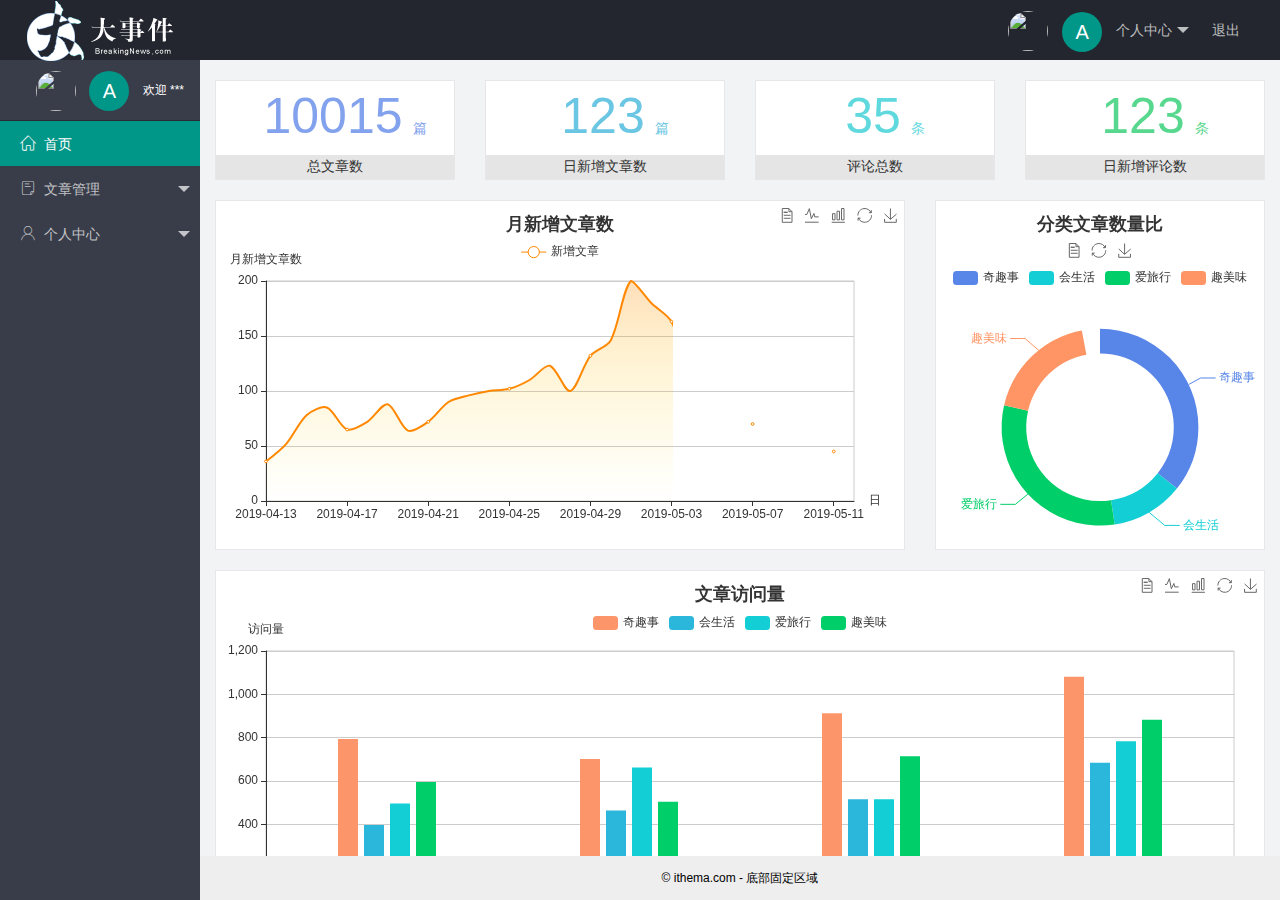
==== commit a7b7dd74: "完成了个人中心" ====
--- a/index.html
+++ b/index.html
@@ -26,9 +26,10 @@
                         个人中心
                     </a>
                     <dl class="layui-nav-child">
-                        <dd><a href="">基本资料</a></dd>
-                        <dd><a href="">更换头像</a></dd>
-                        <dd><a href=""> 重置密码</a></dd>
+                        <dd><a href="user/user_info.html" target="fm">
+                                基本资料</a></dd>
+                        <dd><a href="user/user_avater.html" target="fm">更换头像</a></dd>
+                        <dd><a href="user/user_pwd.html" target="fm"> 重置密码</a></dd>
                     </dl>
                 </li>
                 <li class="layui-nav-item">
@@ -66,9 +67,12 @@
                     <li class="layui-nav-item">
                         <a href="javascript:;"><span class="iconfont icon-user"></span>个人中心</a>
                         <dl class="layui-nav-child">
-                            <dd><a href="javascript:;"> <i class="layui-icon layui-icon-app"></i>基本资料</a></dd>
-                            <dd><a href="javascript:;"> <i class="layui-icon layui-icon-app"></i>更换头像</a></dd>
-                            <dd><a href="javascript:;"> <i class="layui-icon layui-icon-app"></i>重置密码</a></dd>
+                            <dd><a href="user/user_info.html" target="fm"> <i
+                                        class="layui-icon layui-icon-app"></i>基本资料</a></dd>
+                            <dd><a href="user/user_avater.html" target="fm"> <i
+                                        class="layui-icon layui-icon-app"></i>更换头像</a></dd>
+                            <dd><a href="user/user_pwd.html" target="fm"> <i
+                                        class="layui-icon layui-icon-app"></i>重置密码</a></dd>
                         </dl>
                     </li>
 
@@ -76,10 +80,14 @@
             </div>
         </div>
 
+
+
         <div class="layui-body" style="overflow:hidden">
             <!-- 内容主体区域 -->
-            <iframe name="fm" src="home/dashboard.html" frameborder="0" style="  width: 100%;height: 100%;"></iframe>
+            <iframe name="fm" src="home/dashboard.html" frameborder="0" style="width: 100%;height: 100%;"></iframe>
         </div>
+
+
 
         <div class="layui-footer">
             <!-- 底部固定区域 -->
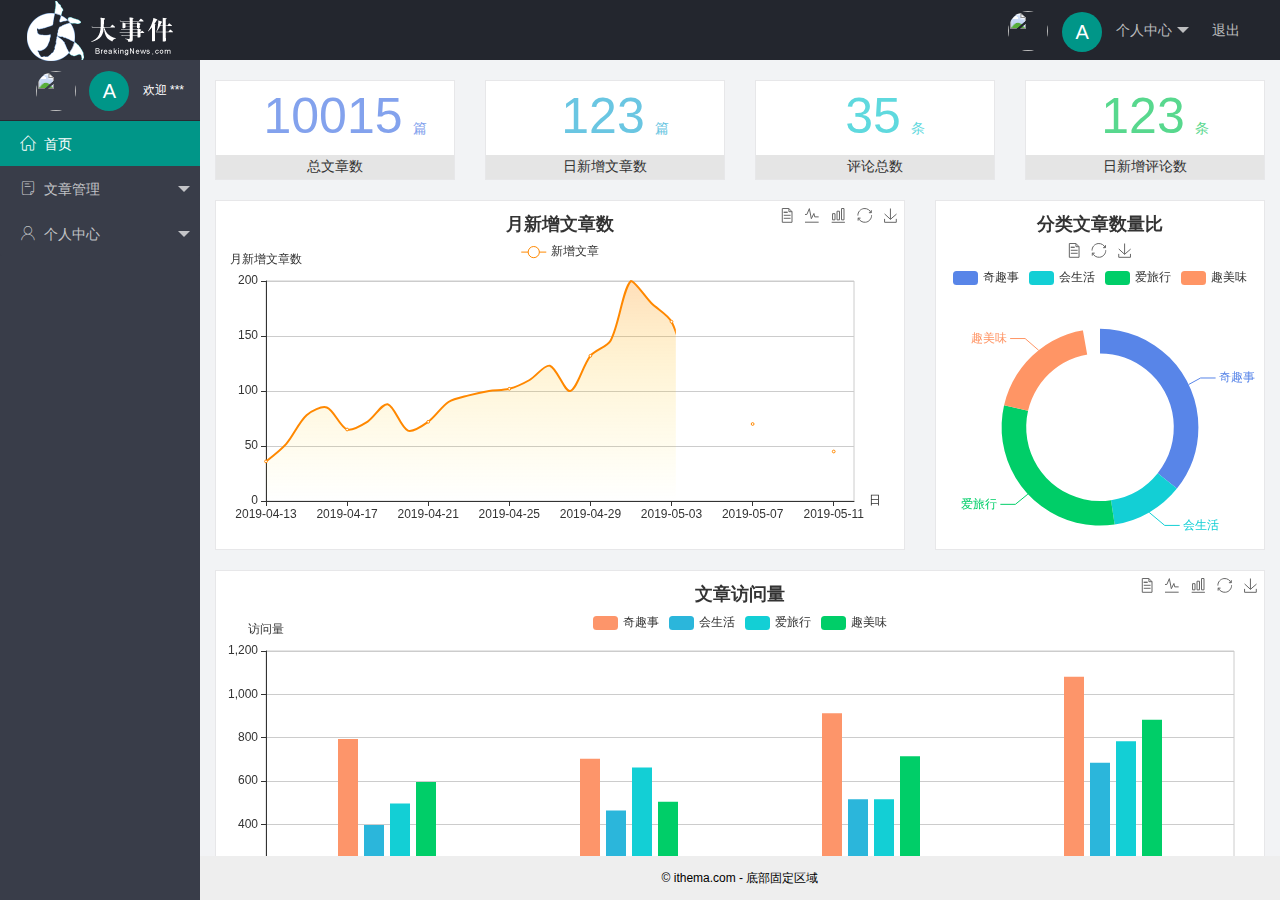
==== commit aff9ef0f: "完成文章类别和发布文章功能" ====
--- a/index.html
+++ b/index.html
@@ -59,9 +59,12 @@
                     <li class="layui-nav-item ">
                         <a class="" href="javascript:;"><span class="iconfont icon-16"></span>文章管理</a>
                         <dl class="layui-nav-child">
-                            <dd><a href="javascript:;"> <i class="layui-icon layui-icon-app"></i>文章列表</a></dd>
-                            <dd><a href="javascript:;"> <i class="layui-icon layui-icon-app"></i>文章类别</a></dd>
-                            <dd><a href="javascript:;"> <i class="layui-icon layui-icon-app"></i>发布文章</a></dd>
+                            <dd><a href="article/art_cate.html" target="fm"> <i
+                                        class="layui-icon layui-icon-app"></i>文章类别</a></dd>
+                            <dd><a href="article/art_list.html" target="fm"> <i
+                                        class="layui-icon layui-icon-app"></i>文章列表</a></dd>
+                            <dd><a href="article/art_title.html" target="fm"> <i
+                                        class="layui-icon layui-icon-app"></i>发布文章</a></dd>
                         </dl>
                     </li>
                     <li class="layui-nav-item">
